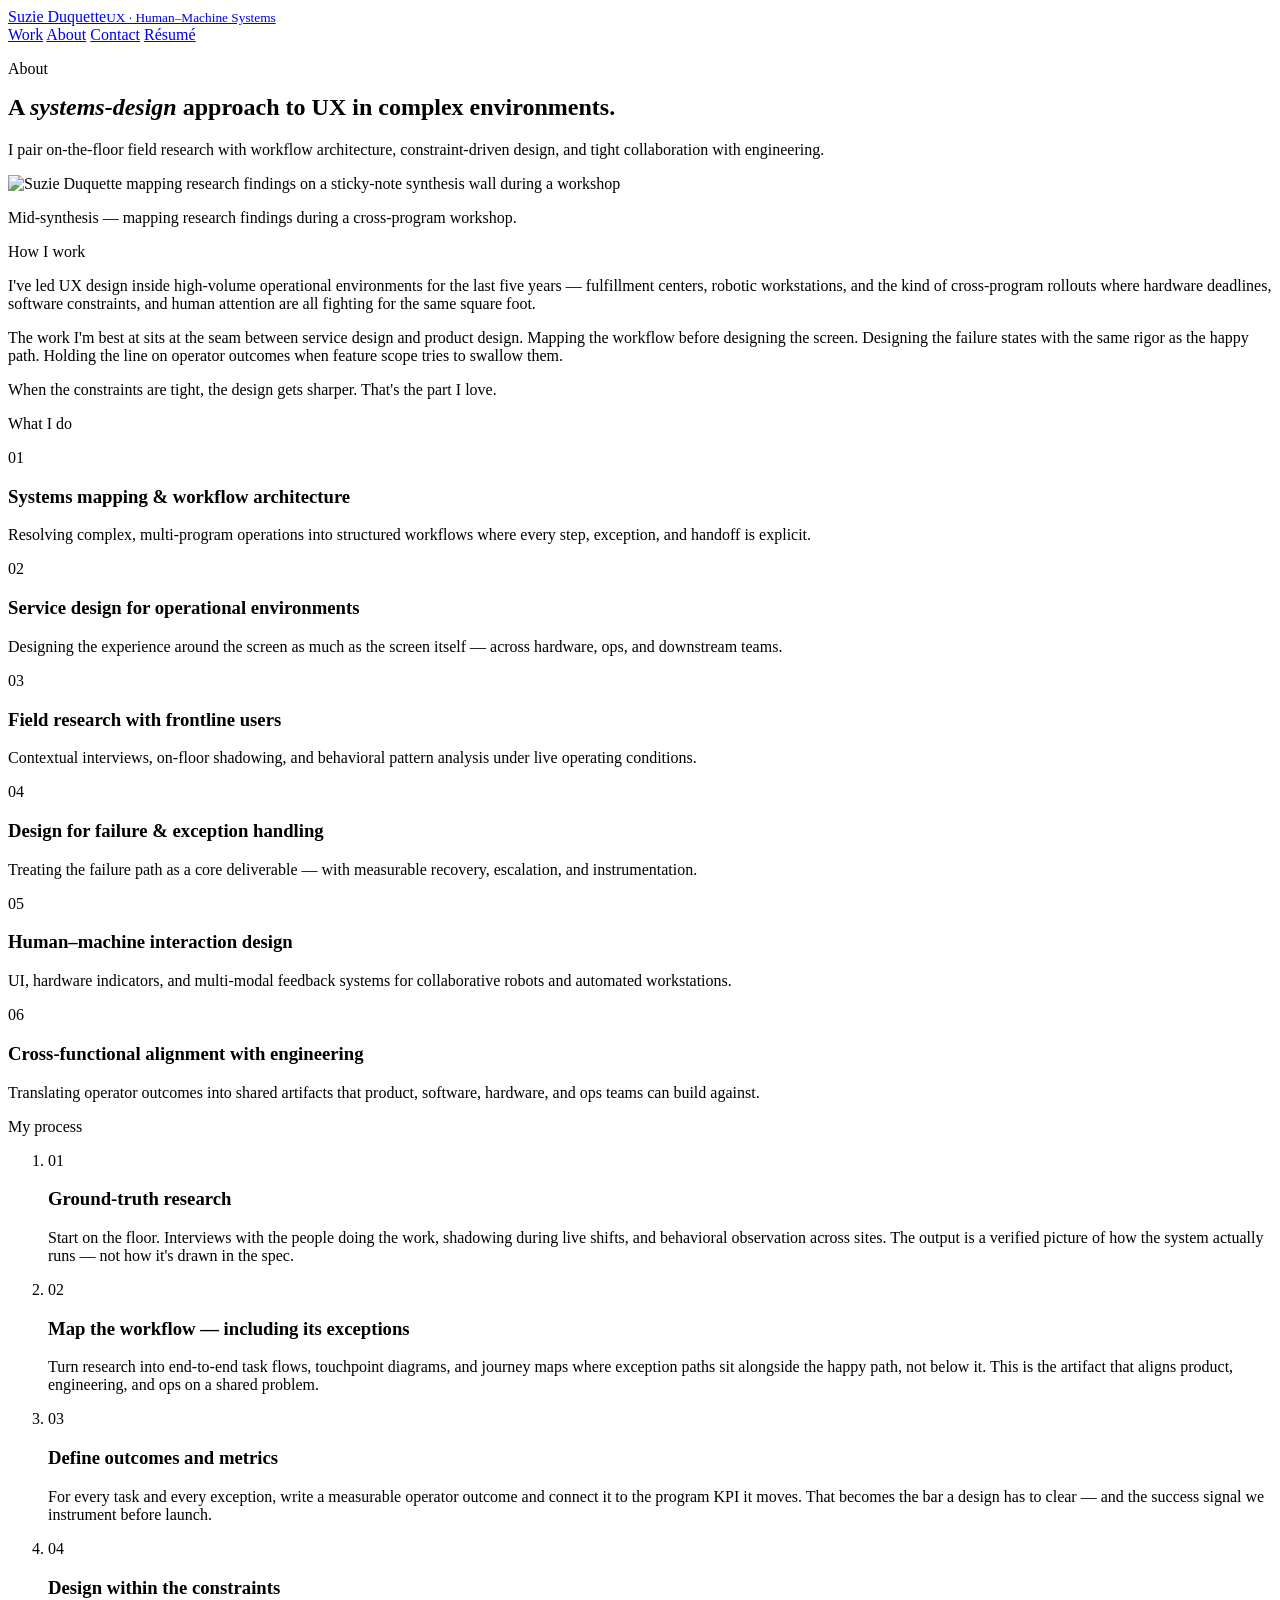
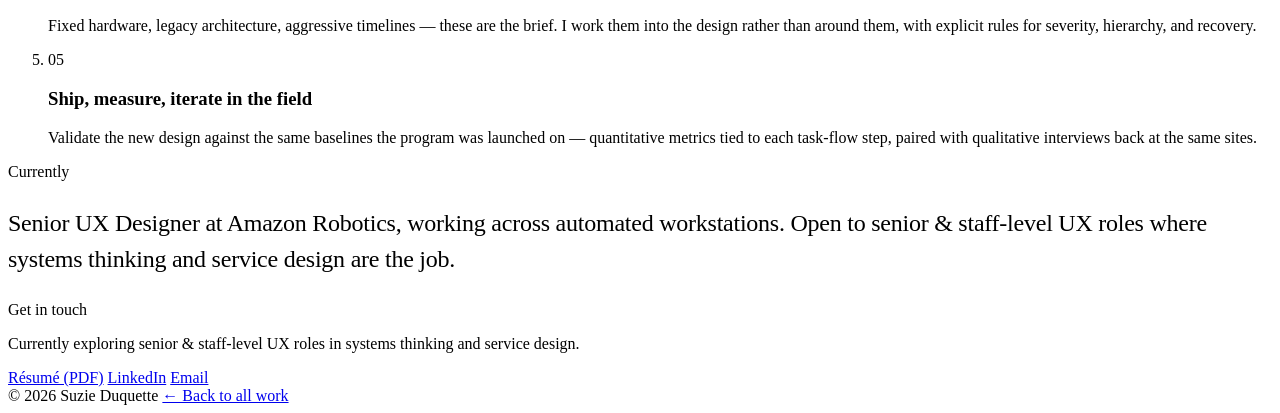
==== about.html @ d11333a6 "Add files via upload initial folder upload" ====
<!DOCTYPE html>
<html lang="en">
<head>
  <meta charset="UTF-8">
  <meta name="viewport" content="width=device-width, initial-scale=1.0">
  <title>About — Suzie Duquette</title>
  <meta name="description" content="A systems-thinking, service-design approach to UX in complex environments. Senior UX Designer at Amazon Robotics.">
  <link rel="preconnect" href="https://fonts.googleapis.com">
  <link rel="preconnect" href="https://fonts.gstatic.com" crossorigin>
  <link rel="stylesheet" href="https://fonts.googleapis.com/css2?family=Fraunces:ital,opsz,wght@0,9..144,300..500;1,9..144,300..500&family=Inter:wght@400;500;600&display=swap">
  <link rel="stylesheet" href="assets/css/styles.css">
  <link rel="icon" href="data:image/svg+xml,%3Csvg xmlns='http://www.w3.org/2000/svg' viewBox='0 0 100 100'%3E%3Crect width='100' height='100' fill='%23F5F2EC'/%3E%3Ctext x='50' y='68' text-anchor='middle' font-family='Georgia, serif' font-size='62' fill='%23161616' font-style='italic'%3Es%3C/text%3E%3C/svg%3E">
</head>
<body>

<header class="nav">
  <div class="nav__inner">
    <a class="nav__brand" href="index.html">Suzie Duquette<small>UX · Human–Machine Systems</small></a>
    <nav class="nav__links" aria-label="Primary">
      <a class="nav__link" href="index.html#work">Work</a>
      <a class="nav__link" href="about.html">About</a>
      <a class="nav__link" href="index.html#contact">Contact</a>
      <a class="btn btn--ghost" href="resume.pdf" target="_blank" rel="noopener">Résumé</a>
    </nav>
  </div>
</header>

<!-- HERO -->
<section class="about-hero">
  <div class="container">
    <div class="about-hero__grid">
      <div class="reveal">
        <p class="eyebrow">About</p>
        <h1 class="about-hero__title" style="margin-top: var(--s-3);">A <em>systems-design</em> approach to UX in complex environments.</h1>
        <p class="about-hero__lede lede">
          I pair on-the-floor field research with workflow architecture, constraint-driven design, and tight collaboration with engineering.
        </p>
      </div>
      <div class="reveal">
        <div class="about-hero__portrait">
          <img src="assets/images/v2/about/portrait.jpg" alt="Suzie Duquette mapping research findings on a sticky-note synthesis wall during a workshop">
        </div>
        <p class="about-hero__caption">Mid-synthesis — mapping research findings during a cross-program workshop.</p>
      </div>
    </div>
  </div>
</section>

<!-- BIO -->
<section class="about-bio">
  <div class="container">
    <div class="about-bio__grid">
      <div>
        <p class="eyebrow">How I work</p>
      </div>
      <div class="about-bio__body reveal">
        <p>
          I've led UX design inside high-volume operational environments for the last five years — fulfillment centers, robotic workstations, and the kind of cross-program rollouts where hardware deadlines, software constraints, and human attention are all fighting for the same square foot.
        </p>
        <p>
          The work I'm best at sits at the seam between service design and product design. Mapping the workflow before designing the screen. Designing the failure states with the same rigor as the happy path. Holding the line on operator outcomes when feature scope tries to swallow them.
        </p>
        <p>
          When the constraints are tight, the design gets sharper. That's the part I love.
        </p>
      </div>
    </div>

    <!-- WHAT I DO — now individual cards -->
    <div class="about-bio__grid" style="margin-top: var(--s-7);">
      <div>
        <p class="eyebrow">What I do</p>
      </div>
      <div class="reveal">
        <div class="capabilities">
          <div class="capabilities__card">
            <span class="capabilities__num">01</span>
            <h3 class="capabilities__title">Systems mapping &amp; workflow architecture</h3>
            <p class="capabilities__desc">Resolving complex, multi-program operations into structured workflows where every step, exception, and handoff is explicit.</p>
          </div>
          <div class="capabilities__card">
            <span class="capabilities__num">02</span>
            <h3 class="capabilities__title">Service design for operational environments</h3>
            <p class="capabilities__desc">Designing the experience around the screen as much as the screen itself — across hardware, ops, and downstream teams.</p>
          </div>
          <div class="capabilities__card">
            <span class="capabilities__num">03</span>
            <h3 class="capabilities__title">Field research with frontline users</h3>
            <p class="capabilities__desc">Contextual interviews, on-floor shadowing, and behavioral pattern analysis under live operating conditions.</p>
          </div>
          <div class="capabilities__card">
            <span class="capabilities__num">04</span>
            <h3 class="capabilities__title">Design for failure &amp; exception handling</h3>
            <p class="capabilities__desc">Treating the failure path as a core deliverable — with measurable recovery, escalation, and instrumentation.</p>
          </div>
          <div class="capabilities__card">
            <span class="capabilities__num">05</span>
            <h3 class="capabilities__title">Human–machine interaction design</h3>
            <p class="capabilities__desc">UI, hardware indicators, and multi-modal feedback systems for collaborative robots and automated workstations.</p>
          </div>
          <div class="capabilities__card">
            <span class="capabilities__num">06</span>
            <h3 class="capabilities__title">Cross-functional alignment with engineering</h3>
            <p class="capabilities__desc">Translating operator outcomes into shared artifacts that product, software, hardware, and ops teams can build against.</p>
          </div>
        </div>
      </div>
    </div>

    <!-- MY PROCESS -->
    <div class="about-bio__grid" style="margin-top: var(--s-7);">
      <div>
        <p class="eyebrow">My process</p>
      </div>
      <div class="reveal">
        <ol class="process-list">
          <li class="process-list__step">
            <span class="process-list__num">01</span>
            <div>
              <h3 class="process-list__title">Ground-truth research</h3>
              <p class="process-list__desc">Start on the floor. Interviews with the people doing the work, shadowing during live shifts, and behavioral observation across sites. The output is a verified picture of how the system actually runs — not how it's drawn in the spec.</p>
            </div>
          </li>
          <li class="process-list__step">
            <span class="process-list__num">02</span>
            <div>
              <h3 class="process-list__title">Map the workflow — including its exceptions</h3>
              <p class="process-list__desc">Turn research into end-to-end task flows, touchpoint diagrams, and journey maps where exception paths sit alongside the happy path, not below it. This is the artifact that aligns product, engineering, and ops on a shared problem.</p>
            </div>
          </li>
          <li class="process-list__step">
            <span class="process-list__num">03</span>
            <div>
              <h3 class="process-list__title">Define outcomes and metrics</h3>
              <p class="process-list__desc">For every task and every exception, write a measurable operator outcome and connect it to the program KPI it moves. That becomes the bar a design has to clear — and the success signal we instrument before launch.</p>
            </div>
          </li>
          <li class="process-list__step">
            <span class="process-list__num">04</span>
            <div>
              <h3 class="process-list__title">Design within the constraints</h3>
              <p class="process-list__desc">Fixed hardware, legacy architecture, aggressive timelines — these are the brief. I work them into the design rather than around them, with explicit rules for severity, hierarchy, and recovery.</p>
            </div>
          </li>
          <li class="process-list__step">
            <span class="process-list__num">05</span>
            <div>
              <h3 class="process-list__title">Ship, measure, iterate in the field</h3>
              <p class="process-list__desc">Validate the new design against the same baselines the program was launched on — quantitative metrics tied to each task-flow step, paired with qualitative interviews back at the same sites.</p>
            </div>
          </li>
        </ol>
      </div>
    </div>

    <!-- CURRENTLY -->
    <div class="about-bio__grid" style="margin-top: var(--s-7);">
      <div>
        <p class="eyebrow">Currently</p>
      </div>
      <div class="reveal">
        <p style="font-family: var(--font-display); font-size: clamp(1.25rem, 2vw, 1.5rem); font-weight: 350; line-height: 1.5; letter-spacing: -0.01em; color: var(--ink);">
          Senior UX Designer at Amazon Robotics, working across automated workstations. Open to senior &amp; staff-level UX roles where systems thinking and service design are the job.
        </p>
      </div>
    </div>
  </div>
</section>

<!-- CONTACT -->
<section id="contact" class="contact">
  <div class="container">
    <div class="contact__inner">
      <div class="reveal">
        <p class="eyebrow" style="margin-bottom: var(--s-4);">Get in touch</p>
        <p class="contact__big">Currently exploring senior &amp; staff-level UX roles in <span class="accent-words">systems thinking</span> and <span class="accent-words">service design</span>.</p>
      </div>
      <div class="reveal contact__links">
        <a href="resume.pdf" target="_blank" rel="noopener">Résumé (PDF)</a>
        <a href="https://www.linkedin.com/in/susanneduquette/" target="_blank" rel="noopener">LinkedIn</a>
        <a href="mailto:susanneduquette@gmail.com">Email</a>
      </div>
    </div>
  </div>
  <div class="container" style="margin-top: var(--s-6);">
    <footer class="foot">
      <span>© <span class="serif-num">2026</span> Suzie Duquette</span>
      <span><a href="index.html">← Back to all work</a></span>
    </footer>
  </div>
</section>

<script src="assets/js/main.js"></script>
</body>
</html>
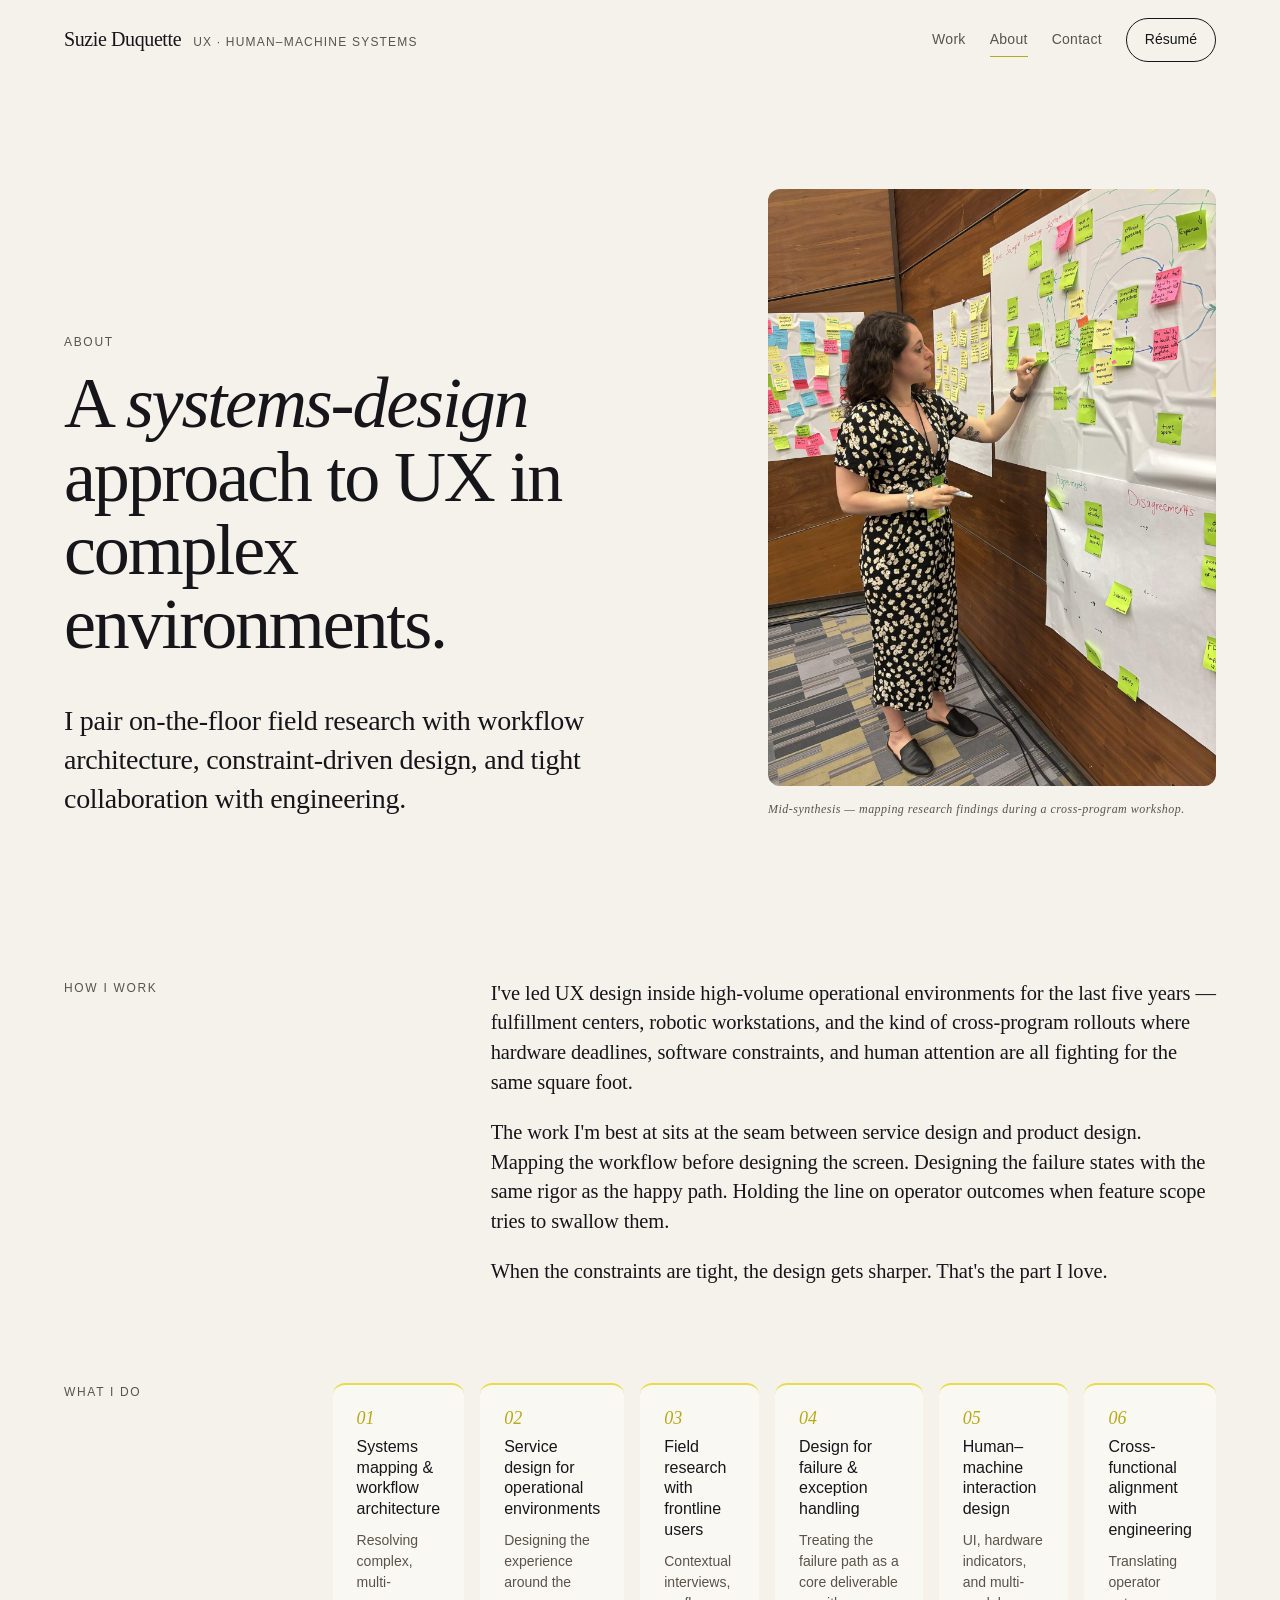
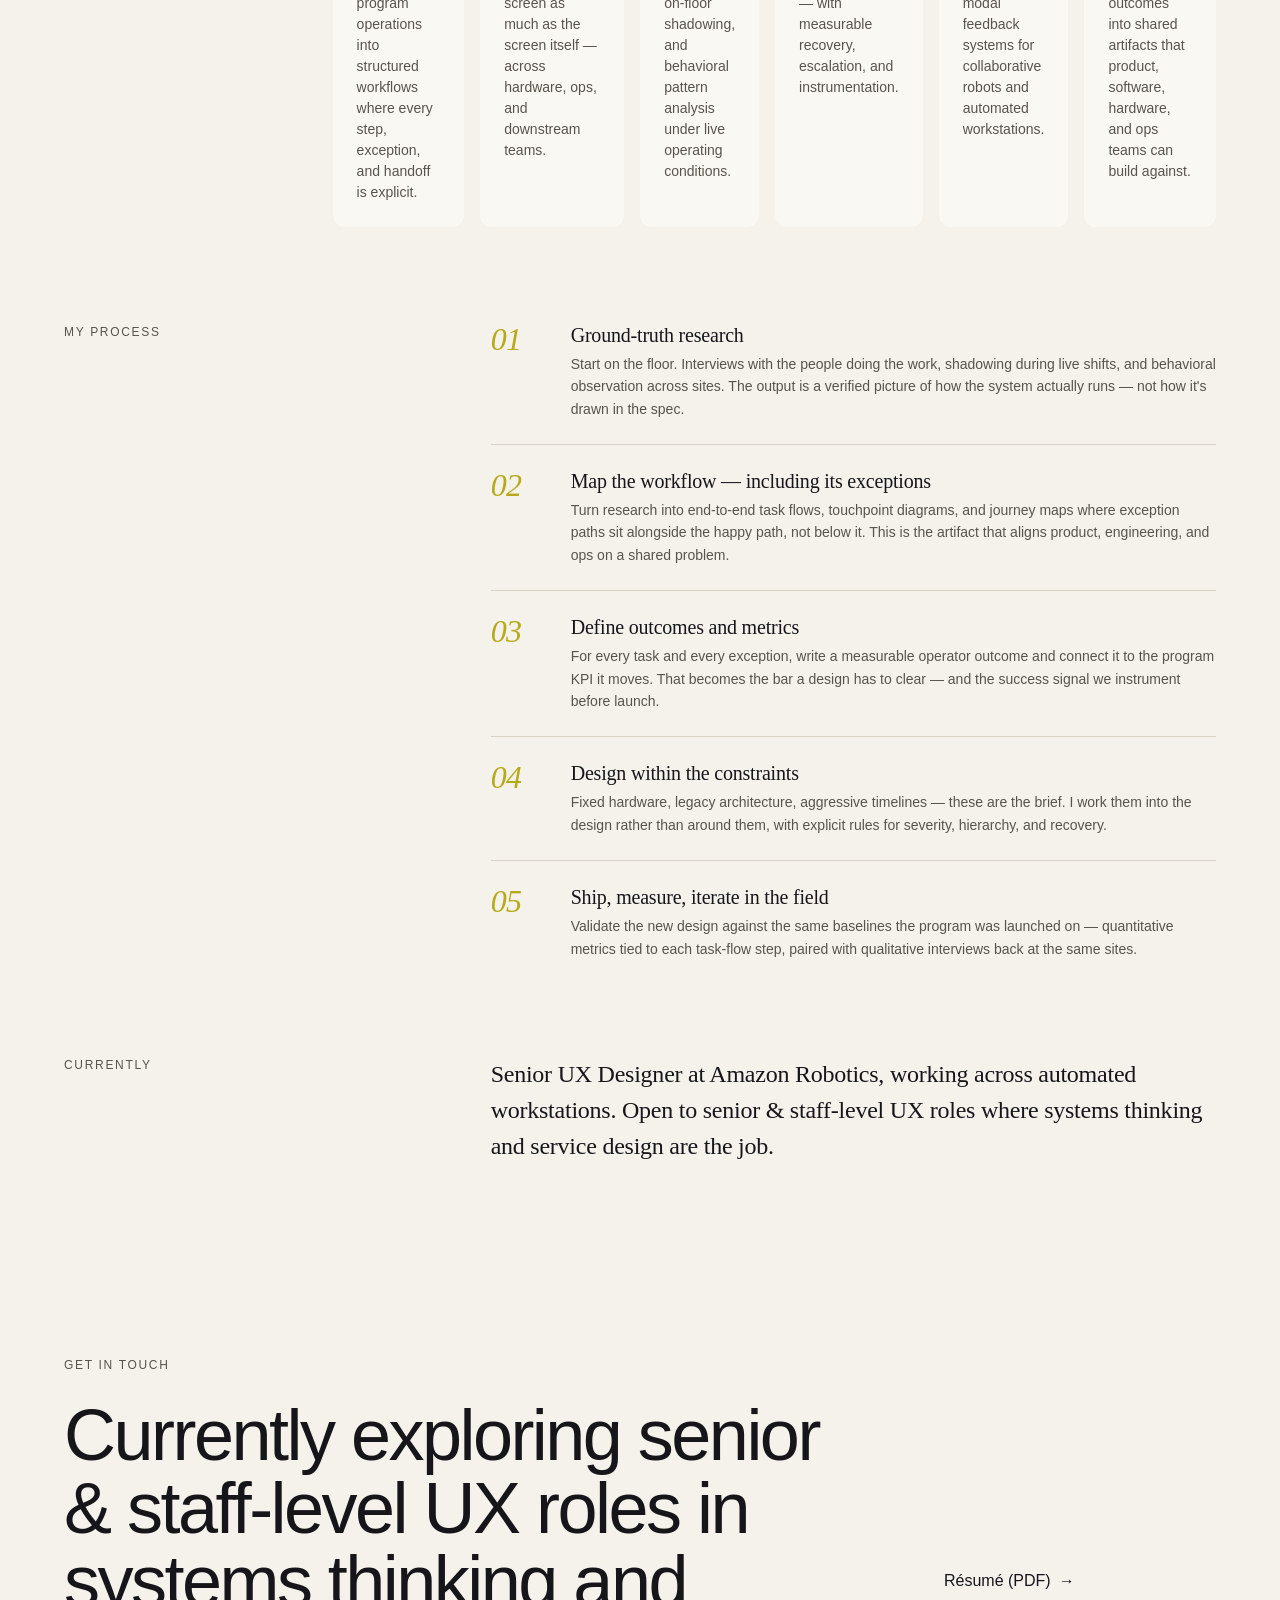
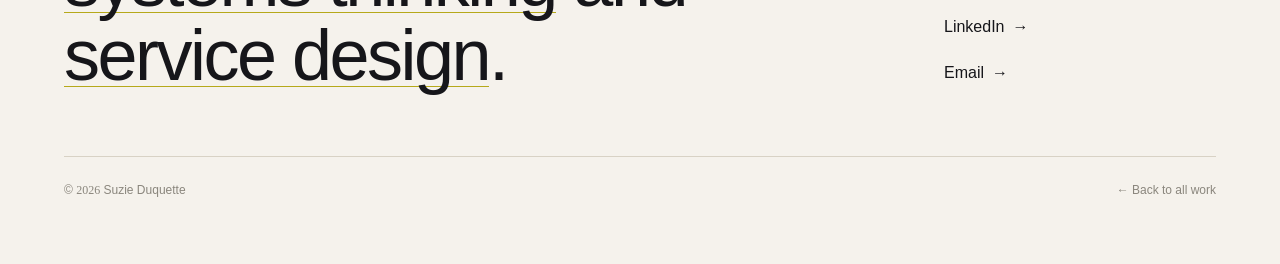
==== commit c1489921: "simplified hero - fixed mobile header - simplified hero section" ====
--- a/about.html
+++ b/about.html
@@ -15,7 +15,7 @@
 
 <header class="nav">
   <div class="nav__inner">
-    <a class="nav__brand" href="index.html">Suzie Duquette<small>UX · Human–Machine Systems</small></a>
+    <a class="nav__brand" href="index.html"><span class="nav__brand-full">Suzie Duquette</span><span class="nav__brand-short" aria-hidden="true">SD</span><small>UX · Human–Machine Systems</small></a>
     <nav class="nav__links" aria-label="Primary">
       <a class="nav__link" href="index.html#work">Work</a>
       <a class="nav__link" href="about.html">About</a>
--- a/assets/css/styles.css
+++ b/assets/css/styles.css
@@ -0,0 +1,2066 @@
+/* =========================================================
+   Suzie Duquette · Portfolio
+   Editorial design system — Fraunces (display) + Inter (text)
+   ========================================================= */
+
+/* --- Tokens ------------------------------------------------ */
+:root {
+  /* Color */
+  --paper:        #F5F2EC;
+  --paper-pop:    #FAF8F2;
+  --paper-deep:   #ECE7DC;
+  --ink:          #16161A;
+  --ink-soft:     #57544D;
+  --ink-mute:     #8A867D;
+  --rule:         #D8D2C5;
+  --accent:       #E8DC4A;
+  --accent-soft:  #F5F07D;
+  --accent-deep:  #B6A91A;
+
+  /* Type */
+  --font-display: 'Fraunces', 'Times New Roman', Georgia, serif;
+  --font-sans:    'Inter', -apple-system, BlinkMacSystemFont, 'Segoe UI', sans-serif;
+
+  /* Scale (modular, 1.25 ratio) */
+  --fs-12:  0.75rem;
+  --fs-14:  0.875rem;
+  --fs-16:  1rem;
+  --fs-18:  1.125rem;
+  --fs-20:  1.25rem;
+  --fs-24:  1.5rem;
+  --fs-32:  2rem;
+  --fs-40:  2.5rem;
+  --fs-56:  3.5rem;
+  --fs-72:  4.5rem;
+  --fs-96:  6rem;
+
+  /* Space */
+  --s-1:  4px;
+  --s-2:  8px;
+  --s-3:  16px;
+  --s-4:  24px;
+  --s-5:  40px;
+  --s-6:  64px;
+  --s-7:  96px;
+  --s-8:  144px;
+  --s-9:  192px;
+
+  /* Layout */
+  --max:       1280px;
+  --max-text:  680px;
+  --max-wide:  1080px;
+  --gutter:    clamp(24px, 5vw, 64px);
+  --radius:    2px;
+  --radius-lg: 12px;
+
+  /* Motion */
+  --ease:      cubic-bezier(0.2, 0.7, 0.2, 1);
+  --dur:       400ms;
+}
+
+/* --- Reset (light) ----------------------------------------- */
+*, *::before, *::after { box-sizing: border-box; }
+html, body { margin: 0; padding: 0; }
+html { -webkit-text-size-adjust: 100%; scroll-behavior: smooth; }
+img, svg { display: block; max-width: 100%; }
+button { background: none; border: 0; padding: 0; cursor: pointer; font: inherit; color: inherit; }
+a { color: inherit; text-decoration: none; }
+ul, ol { padding-left: 0; margin: 0; list-style: none; }
+
+/* --- Base -------------------------------------------------- */
+body {
+  background: var(--paper);
+  color: var(--ink);
+  font-family: var(--font-sans);
+  font-size: var(--fs-16);
+  line-height: 1.55;
+  font-weight: 400;
+  -webkit-font-smoothing: antialiased;
+  -moz-osx-font-smoothing: grayscale;
+  text-rendering: optimizeLegibility;
+}
+
+::selection { background: var(--accent); color: var(--ink); }
+
+/* --- Typography ------------------------------------------- */
+.display, h1, h2, h3 {
+  font-family: var(--font-display);
+  font-weight: 400;
+  font-style: normal;
+  letter-spacing: -0.02em;
+  line-height: 1.05;
+  color: var(--ink);
+}
+
+h1 {
+  font-size: clamp(2.5rem, 6.5vw, 4.5rem);
+  font-weight: 350;
+  letter-spacing: -0.03em;
+  margin: 0;
+}
+
+h2 {
+  font-size: clamp(2rem, 4.4vw, 3rem);
+  font-weight: 400;
+  margin: 0;
+}
+
+h3 {
+  font-size: clamp(1.5rem, 2.6vw, 2rem);
+  font-weight: 400;
+  margin: 0;
+}
+
+h4 {
+  font-family: var(--font-sans);
+  font-size: var(--fs-14);
+  font-weight: 500;
+  letter-spacing: 0.10em;
+  text-transform: uppercase;
+  color: var(--ink-soft);
+  margin: 0;
+}
+
+p { margin: 0 0 1em 0; }
+p:last-child { margin-bottom: 0; }
+
+.lede {
+  font-family: var(--font-display);
+  font-size: clamp(1.375rem, 2.2vw, 1.75rem);
+  line-height: 1.4;
+  font-weight: 350;
+  color: var(--ink);
+  letter-spacing: -0.01em;
+}
+
+.eyebrow {
+  font-family: var(--font-sans);
+  font-size: var(--fs-12);
+  letter-spacing: 0.14em;
+  text-transform: uppercase;
+  font-weight: 500;
+  color: var(--ink-soft);
+}
+
+em, .italic { font-style: italic; }
+strong { font-weight: 600; color: var(--ink); }
+
+.serif-num {
+  font-family: var(--font-display);
+  font-feature-settings: 'tnum', 'lnum';
+}
+
+/* --- Layout helpers --------------------------------------- */
+.container {
+  max-width: var(--max);
+  margin: 0 auto;
+  padding-left: var(--gutter);
+  padding-right: var(--gutter);
+}
+
+.container-wide {
+  max-width: var(--max-wide);
+  margin: 0 auto;
+  padding-left: var(--gutter);
+  padding-right: var(--gutter);
+}
+
+.container-text {
+  max-width: var(--max-text);
+  margin: 0 auto;
+  padding-left: var(--gutter);
+  padding-right: var(--gutter);
+}
+
+section { padding-top: var(--s-7); padding-bottom: var(--s-7); }
+section + section { padding-top: 0; }
+
+.rule {
+  border: 0;
+  border-top: 1px solid var(--rule);
+  margin: var(--s-6) 0;
+}
+
+/* --- Nav --------------------------------------------------- */
+.nav {
+  position: sticky;
+  top: 0;
+  z-index: 50;
+  background: rgba(245, 242, 236, 0.86);
+  backdrop-filter: saturate(140%) blur(10px);
+  -webkit-backdrop-filter: saturate(140%) blur(10px);
+  border-bottom: 1px solid transparent;
+  transition: border-color var(--dur) var(--ease);
+}
+.nav.scrolled { border-bottom-color: var(--rule); }
+.nav__inner {
+  max-width: var(--max);
+  margin: 0 auto;
+  padding: 18px var(--gutter);
+  display: flex;
+  align-items: center;
+  justify-content: space-between;
+}
+.nav__brand {
+  font-family: var(--font-display);
+  font-size: var(--fs-20);
+  letter-spacing: -0.02em;
+  font-weight: 400;
+}
+.nav__brand small {
+  font-family: var(--font-sans);
+  font-size: var(--fs-12);
+  letter-spacing: 0.10em;
+  text-transform: uppercase;
+  color: var(--ink-soft);
+  margin-left: 12px;
+  font-weight: 500;
+}
+.nav__brand-short { display: none; }
+.nav__links {
+  display: flex;
+  gap: var(--s-4);
+  align-items: center;
+}
+.nav__link {
+  font-size: var(--fs-14);
+  font-weight: 500;
+  letter-spacing: 0.02em;
+  color: var(--ink-soft);
+  position: relative;
+  padding: 6px 0;
+  transition: color var(--dur) var(--ease);
+}
+.nav__link:hover { color: var(--ink); }
+.nav__link::after {
+  content: '';
+  position: absolute;
+  left: 0; right: 0; bottom: 0;
+  height: 1px;
+  background: var(--accent-deep);
+  transform: scaleX(0);
+  transform-origin: left;
+  transition: transform var(--dur) var(--ease);
+}
+.nav__link:hover::after, .nav__link.is-active::after { transform: scaleX(1); }
+
+.btn {
+  display: inline-flex;
+  align-items: center;
+  gap: 8px;
+  font-family: var(--font-sans);
+  font-size: var(--fs-14);
+  font-weight: 500;
+  padding: 10px 18px;
+  border-radius: 999px;
+  border: 1px solid var(--ink);
+  background: var(--ink);
+  color: var(--paper-pop);
+  transition: background var(--dur) var(--ease), color var(--dur) var(--ease), transform var(--dur) var(--ease);
+}
+.btn:hover { background: transparent; color: var(--ink); transform: translateY(-1px); }
+.btn--ghost {
+  background: transparent;
+  color: var(--ink);
+}
+.btn--ghost:hover { background: var(--ink); color: var(--paper-pop); }
+
+/* --- Hero (editorial, type-driven) ------------------------ */
+.hero {
+  /* Make the hero fill at least one full viewport so the next
+     section ("My approach") always sits below the first fold,
+     regardless of screen size. */
+  min-height: 100vh;
+  min-height: 100svh;  /* small-viewport-height fallback for mobile toolbars */
+  padding-top: clamp(56px, 11vh, 120px);
+  padding-bottom: clamp(var(--s-6), 10vh, var(--s-7));
+  position: relative;
+}
+.hero__intro {
+  display: grid;
+  grid-template-columns: auto 1fr;
+  /* Tighter column gap so the accent dot sits closer to the name */
+  gap: var(--s-3) 12px;
+  align-items: baseline;
+  margin-bottom: var(--s-4);
+}
+.hero__intro-mark {
+  width: 10px; height: 10px;
+  background: var(--accent);
+  border-radius: 50%;
+  animation: heroPulse 2.4s var(--ease) infinite;
+}
+@keyframes heroPulse {
+  0%, 100% { opacity: 1; transform: scale(1); }
+  50% { opacity: 0.5; transform: scale(0.85); }
+}
+.hero__intro-text {
+  font-size: var(--fs-14);
+  letter-spacing: 0.04em;
+  color: var(--ink-soft);
+}
+
+.hero__statement {
+  font-family: var(--font-display);
+  font-weight: 300;
+  font-size: clamp(2.5rem, 8vw, 6.25rem);
+  line-height: 0.98;
+  letter-spacing: -0.035em;
+  color: var(--ink);
+  max-width: 18ch;
+  margin: 0;
+}
+.hero__statement em {
+  font-style: italic;
+  font-weight: 350;
+}
+.hero__statement .accent {
+  display: inline-block;
+  position: relative;
+  font-style: italic;
+  background-image: linear-gradient(to right, var(--accent-deep), var(--accent-deep));
+  background-size: 100% 2px;
+  background-repeat: no-repeat;
+  background-position: 0 95%;
+  transition: background-size 600ms var(--ease);
+  cursor: default;
+}
+.hero__statement .accent:hover {
+  background-image: linear-gradient(to right, var(--accent), var(--accent));
+  background-size: 100% 32%;
+}
+
+.hero__lower {
+  margin-top: clamp(var(--s-6), 9vh, var(--s-7));
+  display: grid;
+  grid-template-columns: 5fr 7fr;
+  gap: var(--s-6);
+  align-items: end;
+  padding-top: var(--s-5);
+  border-top: 1px solid var(--rule);
+}
+.hero__lower-l p {
+  font-size: clamp(1rem, 1.3vw, 1.125rem);
+  color: var(--ink-soft);
+  line-height: 1.55;
+  max-width: 30em;
+  margin: 0;
+}
+.hero__lower-r {
+  display: flex;
+  flex-direction: column;
+  gap: var(--s-3);
+  align-items: end;
+  text-align: right;
+}
+.hero__lower-r .eyebrow { color: var(--ink-mute); }
+.hero__role {
+  font-family: var(--font-display);
+  font-size: clamp(1.125rem, 1.5vw, 1.25rem);
+  font-style: italic;
+  font-weight: 400;
+  color: var(--ink);
+}
+.hero__avail {
+  font-size: var(--fs-14);
+  color: var(--ink);
+  display: inline-flex;
+  align-items: center;
+  gap: 8px;
+}
+.hero__avail::before {
+  content: '';
+  width: 8px; height: 8px;
+  background: #2A8C5F;
+  border-radius: 50%;
+}
+
+.marquee {
+  margin-top: var(--s-5);
+  border-top: 1px solid var(--rule);
+  border-bottom: 1px solid var(--rule);
+  overflow: hidden;
+  background: var(--paper);
+}
+.marquee__track {
+  display: flex;
+  gap: var(--s-7);
+  padding: var(--s-3) 0;
+  animation: marquee 42s linear infinite;
+  width: max-content;
+}
+.marquee__item {
+  display: inline-flex;
+  align-items: center;
+  gap: var(--s-3);
+  font-family: var(--font-display);
+  font-size: clamp(1.125rem, 1.6vw, 1.5rem);
+  font-weight: 350;
+  letter-spacing: -0.01em;
+  color: var(--ink);
+  white-space: nowrap;
+}
+.marquee__item em {
+  font-style: italic;
+  color: var(--accent-deep);
+  font-weight: 400;
+}
+.marquee__dot {
+  width: 5px; height: 5px;
+  background: var(--ink-mute);
+  border-radius: 50%;
+  flex-shrink: 0;
+}
+@keyframes marquee {
+  from { transform: translateX(0); }
+  to { transform: translateX(-50%); }
+}
+
+/* Hero — legacy fallback rules removed; the .hero__grid and .hero__image-wrap
+   classes are kept undefined intentionally so old markup degrades to text. */
+
+/* --- Principles section (expanded, on the landing) -------- */
+.principles {
+  padding: var(--s-7) 0;
+  background: var(--paper-pop);
+  border-top: 1px solid var(--rule);
+  border-bottom: 1px solid var(--rule);
+}
+.principles__intro {
+  display: grid;
+  grid-template-columns: 5fr 7fr;
+  gap: var(--s-6);
+  margin-bottom: var(--s-7);
+  align-items: start;
+}
+.principles__intro h2 {
+  font-size: clamp(2rem, 4vw, 3rem);
+  letter-spacing: -0.025em;
+}
+.principles__intro h2 em {
+  font-style: italic;
+  font-weight: 350;
+}
+.principles__intro .lede {
+  font-size: clamp(1.125rem, 1.6vw, 1.375rem);
+}
+.principles__grid {
+  display: grid;
+  grid-template-columns: repeat(5, 1fr);
+  gap: var(--s-4);
+}
+.principles__item {
+  display: flex;
+  flex-direction: column;
+  gap: 12px;
+  padding: var(--s-4);
+  background: var(--paper);
+  border-radius: var(--radius-lg);
+  border-top: 2px solid var(--accent);
+}
+.principles__num {
+  font-family: var(--font-display);
+  font-size: var(--fs-24);
+  font-weight: 350;
+  font-style: italic;
+  color: var(--accent-deep);
+  letter-spacing: -0.02em;
+  line-height: 1;
+}
+.principles__text {
+  font-family: var(--font-display);
+  font-size: var(--fs-18);
+  font-weight: 350;
+  color: var(--ink);
+  line-height: 1.3;
+  letter-spacing: -0.005em;
+}
+.principles__why {
+  font-size: var(--fs-14);
+  color: var(--ink-soft);
+  line-height: 1.5;
+}
+
+/* --- Work / case study cards ------------------------------ */
+.work-header {
+  display: flex;
+  justify-content: space-between;
+  align-items: end;
+  gap: var(--s-4);
+  margin-bottom: var(--s-6);
+}
+.work-list {
+  display: flex;
+  flex-direction: column;
+  gap: var(--s-7);
+}
+
+.case-card {
+  display: grid;
+  grid-template-columns: 7fr 5fr;
+  gap: var(--s-6);
+  align-items: center;
+}
+.case-card:nth-child(even) { grid-template-columns: 5fr 7fr; }
+.case-card:nth-child(even) .case-card__media { order: 2; }
+
+.case-card__media {
+  position: relative;
+  border-radius: var(--radius-lg);
+  overflow: hidden;
+  aspect-ratio: 4 / 3;
+  background: var(--paper-deep);
+}
+.case-card__media img {
+  width: 100%; height: 100%; object-fit: cover;
+  transition: transform 800ms var(--ease);
+}
+.case-card:hover .case-card__media img { transform: scale(1.04); }
+.case-card__media::after {
+  content: '';
+  position: absolute;
+  inset: 0;
+  background: linear-gradient(180deg, transparent 60%, rgba(22,22,26,0.15) 100%);
+  pointer-events: none;
+}
+
+.case-card__num {
+  font-family: var(--font-display);
+  font-size: var(--fs-14);
+  letter-spacing: 0.14em;
+  color: var(--ink-soft);
+  text-transform: uppercase;
+}
+.case-card__title {
+  font-size: clamp(2rem, 3.6vw, 2.75rem);
+  font-weight: 400;
+  margin-top: 10px;
+  letter-spacing: -0.025em;
+  line-height: 1.06;
+}
+.case-card__subtitle {
+  margin-top: var(--s-3);
+  font-size: var(--fs-18);
+  color: var(--ink-soft);
+  line-height: 1.5;
+  max-width: 32em;
+}
+.case-card__meta {
+  margin-top: var(--s-4);
+  display: flex;
+  flex-wrap: wrap;
+  gap: var(--s-3);
+  font-size: var(--fs-12);
+  letter-spacing: 0.12em;
+  text-transform: uppercase;
+  color: var(--ink-soft);
+}
+.case-card__meta span { padding-right: var(--s-3); border-right: 1px solid var(--rule); }
+.case-card__meta span:last-child { border-right: 0; padding-right: 0; }
+
+.case-card__cta {
+  margin-top: var(--s-5);
+  display: inline-flex;
+  align-items: center;
+  gap: 10px;
+  font-family: var(--font-sans);
+  font-size: var(--fs-14);
+  font-weight: 500;
+  color: var(--ink);
+  position: relative;
+}
+.case-card__cta::after {
+  content: '→';
+  font-family: var(--font-display);
+  font-size: var(--fs-18);
+  transition: transform var(--dur) var(--ease);
+}
+.case-card:hover .case-card__cta::after { transform: translateX(6px); }
+
+/* --- About / Stats ---------------------------------------- */
+.split {
+  display: grid;
+  grid-template-columns: 5fr 7fr;
+  gap: var(--s-6);
+}
+.split__label { padding-top: 6px; }
+
+.stats {
+  display: grid;
+  grid-template-columns: repeat(4, 1fr);
+  gap: var(--s-5);
+  padding: var(--s-5) 0;
+  border-top: 1px solid var(--rule);
+  border-bottom: 1px solid var(--rule);
+}
+.stat__num {
+  font-family: var(--font-display);
+  font-size: clamp(2.5rem, 5vw, 3.5rem);
+  font-weight: 350;
+  letter-spacing: -0.03em;
+  line-height: 1;
+  color: var(--ink);
+}
+.stat__num em { font-style: italic; color: var(--accent-deep); }
+.stat__label {
+  margin-top: var(--s-2);
+  font-size: var(--fs-14);
+  color: var(--ink-soft);
+  line-height: 1.4;
+}
+
+/* --- Contact / Footer ------------------------------------- */
+.contact {
+  padding: var(--s-7) 0 var(--s-5);
+}
+.contact__inner {
+  display: grid;
+  grid-template-columns: 3fr 1fr;
+  gap: var(--s-6);
+  align-items: end;
+}
+.contact__big {
+  font-size: clamp(2.5rem, 6vw, 4.5rem);
+  font-weight: 350;
+  line-height: 1.02;
+  letter-spacing: -0.035em;
+}
+.contact__big a {
+  color: var(--ink);
+}
+.contact__big .accent-words {
+  position: relative;
+  display: inline-block;
+  background-image: linear-gradient(to right, var(--accent-deep), var(--accent-deep));
+  background-size: 100% 1px;
+  background-repeat: no-repeat;
+  background-position: 0 92%;
+  transition: background-size var(--dur) var(--ease);
+  cursor: default;
+}
+.contact__big .accent-words:hover {
+  background-image: linear-gradient(to right, var(--accent), var(--accent));
+  background-size: 100% 30%;
+}
+
+.contact__links {
+  display: flex;
+  flex-direction: column;
+  gap: var(--s-2);
+  font-size: var(--fs-16);
+  color: var(--ink-soft);
+}
+.contact__links a {
+  display: inline-flex; gap: 8px; align-items: center;
+  color: var(--ink);
+  padding: 6px 0;
+  border-bottom: 1px solid transparent;
+  width: fit-content;
+  transition: border-color var(--dur) var(--ease);
+}
+.contact__links a:hover { border-bottom-color: var(--accent-deep); }
+.contact__links a::after { content: '→'; font-family: var(--font-display); font-size: var(--fs-16); }
+
+footer.foot {
+  border-top: 1px solid var(--rule);
+  padding: var(--s-4) 0;
+  font-size: var(--fs-12);
+  color: var(--ink-mute);
+  display: flex;
+  flex-direction: row;
+  justify-content: space-between;
+  gap: var(--s-3);
+}
+
+/* =========================================================
+   ABOUT PAGE
+   ========================================================= */
+.about-hero {
+  padding-top: clamp(72px, 12vh, 140px);
+  padding-bottom: var(--s-6);
+}
+.about-hero__grid {
+  display: grid;
+  grid-template-columns: 7fr 5fr;
+  gap: clamp(var(--s-5), 6vw, var(--s-7));
+  align-items: end;
+}
+.about-hero__title {
+  font-size: clamp(2.5rem, 6vw, 4.5rem);
+  font-weight: 320;
+  letter-spacing: -0.03em;
+  line-height: 1.02;
+  max-width: 14ch;
+}
+.about-hero__title em { font-style: italic; }
+.about-hero__lede { margin-top: var(--s-5); max-width: 32em; }
+.about-hero__portrait {
+  border-radius: var(--radius-lg);
+  overflow: hidden;
+  aspect-ratio: 3 / 4;
+  background: var(--paper-deep);
+}
+.about-hero__portrait img { width: 100%; height: 100%; object-fit: cover; }
+.about-hero__caption {
+  margin-top: 14px;
+  font-size: var(--fs-12);
+  letter-spacing: 0.04em;
+  color: var(--ink-soft);
+  font-style: italic;
+  font-family: var(--font-display);
+}
+
+.about-bio {
+  padding: var(--s-7) 0;
+}
+.about-bio__grid {
+  display: grid;
+  grid-template-columns: 4fr 8fr;
+  gap: var(--s-6);
+}
+.about-bio__body p {
+  font-family: var(--font-display);
+  font-size: clamp(1.125rem, 1.6vw, 1.375rem);
+  line-height: 1.45;
+  font-weight: 350;
+  color: var(--ink);
+  letter-spacing: -0.005em;
+}
+.about-bio__body p + p { margin-top: 1em; }
+
+@media (max-width: 1024px) {
+  .about-hero__grid { grid-template-columns: 1fr; }
+  .about-hero__portrait { order: -1; max-width: 480px; }
+  .about-bio__grid { grid-template-columns: 1fr; }
+  .principles__intro { grid-template-columns: 1fr; gap: var(--s-4); }
+}
+
+/* Capability cards (About page) */
+.capabilities {
+  display: grid;
+  /* Desktop: all six cards in one row, full container width */
+  grid-template-columns: repeat(6, 1fr);
+  gap: var(--s-3);
+}
+.capabilities__card {
+  background: var(--paper-pop);
+  border-radius: var(--radius-lg);
+  padding: var(--s-4);
+  display: flex;
+  flex-direction: column;
+  gap: 10px;
+  border-top: 2px solid var(--accent);
+}
+.capabilities__num {
+  font-family: var(--font-display);
+  font-style: italic;
+  font-size: var(--fs-18);
+  color: var(--accent-deep);
+  font-weight: 400;
+  line-height: 1;
+}
+.capabilities__title {
+  font-family: var(--font-sans);
+  font-size: var(--fs-16);
+  font-weight: 500;
+  letter-spacing: 0;
+  text-transform: none;
+  color: var(--ink);
+  margin: 0;
+  line-height: 1.3;
+}
+.capabilities__desc {
+  font-size: var(--fs-14);
+  color: var(--ink-soft);
+  line-height: 1.5;
+  margin: 0;
+}
+
+/* Process list (About page) */
+.process-list {
+  display: flex;
+  flex-direction: column;
+  gap: var(--s-4);
+  margin: 0;
+}
+.process-list__step {
+  display: grid;
+  grid-template-columns: 56px 1fr;
+  gap: var(--s-4);
+  padding-bottom: var(--s-4);
+  border-bottom: 1px solid var(--rule);
+  align-items: start;
+}
+.process-list__step:last-child { border-bottom: 0; padding-bottom: 0; }
+.process-list__num {
+  font-family: var(--font-display);
+  font-style: italic;
+  font-size: var(--fs-32);
+  font-weight: 350;
+  color: var(--accent-deep);
+  line-height: 1;
+  letter-spacing: -0.02em;
+}
+.process-list__title {
+  font-family: var(--font-display);
+  font-size: var(--fs-20);
+  font-weight: 400;
+  letter-spacing: -0.01em;
+  color: var(--ink);
+  margin: 0 0 6px 0;
+  line-height: 1.2;
+}
+.process-list__desc {
+  font-size: var(--fs-14);
+  color: var(--ink-soft);
+  line-height: 1.6;
+  margin: 0;
+}
+
+@media (max-width: 1200px) {
+  .capabilities { grid-template-columns: repeat(3, 1fr); }
+}
+@media (max-width: 800px) {
+  .capabilities { grid-template-columns: repeat(2, 1fr); }
+}
+
+/* =========================================================
+   CASE STUDY DETAIL PAGE
+   ========================================================= */
+.cs-hero {
+  padding-top: clamp(48px, 8vh, 96px);
+}
+.cs-hero__meta {
+  display: flex;
+  gap: var(--s-5);
+  font-size: var(--fs-12);
+  letter-spacing: 0.14em;
+  text-transform: uppercase;
+  color: var(--ink-soft);
+  margin-bottom: var(--s-4);
+}
+.cs-hero__meta div span { display: block; color: var(--ink); font-family: var(--font-sans); font-weight: 500; letter-spacing: 0.04em; text-transform: none; font-size: var(--fs-14); margin-top: 4px; }
+
+.cs-hero__title {
+  font-size: clamp(2.5rem, 6.5vw, 4.75rem);
+  font-weight: 320;
+  letter-spacing: -0.03em;
+  line-height: 1.02;
+  max-width: 14ch;
+}
+.cs-hero__lede {
+  margin-top: var(--s-5);
+  max-width: 40em;
+}
+.cs-hero__cover {
+  margin-top: var(--s-6);
+  border-radius: var(--radius-lg);
+  overflow: hidden;
+  aspect-ratio: 16 / 9;
+  background: var(--paper-deep);
+}
+.cs-hero__cover img { width: 100%; height: 100%; object-fit: cover; }
+
+.cs-summary {
+  display: grid;
+  grid-template-columns: repeat(4, 1fr);
+  gap: var(--s-4);
+  padding: var(--s-5) 0;
+  border-top: 1px solid var(--rule);
+  border-bottom: 1px solid var(--rule);
+}
+.cs-summary > div h4 { margin-bottom: 8px; }
+.cs-summary > div p { font-size: var(--fs-14); color: var(--ink); margin: 0; }
+
+.section-head {
+  display: grid;
+  grid-template-columns: 4fr 8fr;
+  gap: var(--s-5);
+  margin-bottom: var(--s-5);
+  align-items: start;
+}
+.section-head h2 {
+  font-size: clamp(2rem, 3.6vw, 2.75rem);
+}
+.section-head p { font-size: var(--fs-18); color: var(--ink-soft); }
+
+.three-col {
+  display: grid;
+  grid-template-columns: repeat(3, 1fr);
+  gap: var(--s-5);
+  margin: var(--s-5) 0;
+}
+.three-col__item h4 { margin-bottom: 12px; }
+.three-col__item p { font-size: var(--fs-14); color: var(--ink); }
+
+.bullets {
+  display: flex;
+  flex-direction: column;
+  gap: var(--s-3);
+  margin: var(--s-5) 0;
+}
+.bullets li {
+  display: grid;
+  grid-template-columns: 32px 1fr;
+  gap: var(--s-3);
+  align-items: baseline;
+  font-size: var(--fs-18);
+  color: var(--ink);
+  padding-bottom: var(--s-3);
+  border-bottom: 1px solid var(--rule);
+  line-height: 1.45;
+}
+.bullets li::before {
+  content: attr(data-num);
+  font-family: var(--font-display);
+  font-size: var(--fs-14);
+  color: var(--accent-deep);
+  letter-spacing: 0.1em;
+  text-transform: uppercase;
+}
+.bullets--x li::before { content: '✕'; color: var(--accent-deep); font-size: var(--fs-16); font-family: var(--font-sans); }
+.bullets--num { counter-reset: bnum; }
+.bullets--num li { counter-increment: bnum; }
+.bullets--num li::before { content: counter(bnum, decimal-leading-zero); }
+
+.figure {
+  margin: var(--s-6) 0;
+}
+.figure img {
+  width: 100%;
+  border-radius: var(--radius-lg);
+  background: var(--paper-pop);
+}
+.figure figcaption {
+  margin-top: var(--s-3);
+  font-size: var(--fs-14);
+  color: var(--ink-soft);
+  max-width: 50em;
+}
+
+.callout {
+  margin: var(--s-6) 0;
+  padding: var(--s-5);
+  background: var(--paper-pop);
+  border-radius: var(--radius-lg);
+  display: grid;
+  grid-template-columns: 1fr 3fr;
+  gap: var(--s-5);
+  align-items: start;
+}
+.callout h4 { color: var(--accent-deep); }
+.callout p { font-family: var(--font-display); font-size: var(--fs-24); font-weight: 350; line-height: 1.3; letter-spacing: -0.015em; }
+
+.impact-grid {
+  display: grid;
+  grid-template-columns: repeat(4, 1fr);
+  gap: var(--s-4);
+  margin: var(--s-5) 0;
+}
+.impact-card {
+  padding: var(--s-5) var(--s-4);
+  border: 1px solid var(--rule);
+  border-radius: var(--radius-lg);
+  background: var(--paper-pop);
+}
+.impact-card__num {
+  font-family: var(--font-display);
+  font-size: clamp(2.25rem, 4vw, 3rem);
+  font-weight: 350;
+  letter-spacing: -0.03em;
+  line-height: 1;
+}
+.impact-card__num em { font-style: italic; color: var(--accent-deep); }
+.impact-card__label {
+  margin-top: 12px;
+  font-size: var(--fs-14);
+  color: var(--ink-soft);
+  line-height: 1.4;
+}
+
+.next-cs {
+  border-top: 1px solid var(--rule);
+  padding: var(--s-6) 0 var(--s-7);
+  margin-top: var(--s-6);
+}
+.next-cs__row {
+  display: flex;
+  justify-content: space-between;
+  align-items: center;
+  gap: var(--s-4);
+}
+.next-cs__row .eyebrow { display: block; margin-bottom: 6px; }
+.next-cs__title {
+  font-family: var(--font-display);
+  font-size: clamp(1.5rem, 3vw, 2.25rem);
+  font-weight: 400;
+  letter-spacing: -0.02em;
+  line-height: 1.1;
+}
+.next-cs__row a:hover .next-cs__title { color: var(--accent-deep); }
+
+/* =========================================================
+   NATIVE DIAGRAMS (re-built from PDF visuals in site styling)
+   ========================================================= */
+
+/* Flow — horizontal chip flow with branches */
+.flow {
+  display: grid;
+  grid-template-columns: 1fr;
+  gap: var(--s-3);
+  margin: var(--s-5) 0;
+}
+.flow__row {
+  display: flex;
+  align-items: center;
+  gap: 12px;
+  flex-wrap: wrap;
+}
+.flow__chip {
+  background: var(--ink);
+  color: var(--paper-pop);
+  padding: 12px 18px;
+  border-radius: 999px;
+  font-size: var(--fs-14);
+  font-weight: 500;
+  letter-spacing: 0.01em;
+  white-space: nowrap;
+  display: inline-flex;
+  align-items: center;
+  gap: 8px;
+}
+.flow__chip--num::before {
+  content: attr(data-num);
+  color: var(--accent);
+  font-family: var(--font-display);
+  font-style: italic;
+  font-weight: 400;
+  font-size: var(--fs-12);
+  letter-spacing: 0.04em;
+}
+.flow__chip--exception {
+  background: transparent;
+  color: var(--ink);
+  border: 1px dashed var(--accent-deep);
+}
+.flow__chip--exception::before {
+  content: '⤷';
+  color: var(--accent-deep);
+}
+.flow__arrow {
+  width: 20px;
+  height: 1px;
+  background: var(--ink-mute);
+  flex-shrink: 0;
+  position: relative;
+}
+.flow__arrow::after {
+  content: '';
+  position: absolute;
+  right: 0; top: -3px;
+  border-left: 5px solid var(--ink-mute);
+  border-top: 3.5px solid transparent;
+  border-bottom: 3.5px solid transparent;
+}
+.flow__branches {
+  display: flex;
+  flex-direction: column;
+  gap: 10px;
+  margin-left: 24px;
+  padding-left: var(--s-3);
+  border-left: 1px dashed var(--ink-mute);
+}
+
+/* Time/motion stacked bar */
+.timebar {
+  margin: var(--s-5) 0;
+}
+.timebar__track {
+  display: flex;
+  height: 56px;
+  border-radius: var(--radius-lg);
+  overflow: hidden;
+}
+.timebar__seg {
+  height: 100%;
+  display: flex;
+  align-items: center;
+  justify-content: center;
+  color: var(--ink);
+  font-size: var(--fs-12);
+  font-weight: 500;
+  position: relative;
+}
+.timebar__labels {
+  display: flex;
+  margin-top: 12px;
+  font-size: var(--fs-12);
+  color: var(--ink-soft);
+  letter-spacing: 0.02em;
+}
+.timebar__total {
+  margin-top: var(--s-3);
+  font-family: var(--font-display);
+  font-size: var(--fs-24);
+  font-weight: 400;
+  font-style: italic;
+}
+.timebar__total small {
+  font-family: var(--font-sans);
+  font-style: normal;
+  font-size: var(--fs-12);
+  letter-spacing: 0.08em;
+  text-transform: uppercase;
+  color: var(--ink-soft);
+  margin-left: 12px;
+}
+
+/* CXO matrix grid (compact) */
+.cxo-matrix {
+  display: grid;
+  gap: 4px;
+  margin: var(--s-5) 0;
+  background: var(--paper-deep);
+  padding: 4px;
+  border-radius: var(--radius-lg);
+}
+.cxo-matrix__row {
+  display: grid;
+  grid-template-columns: 140px repeat(auto-fit, minmax(80px, 1fr));
+  gap: 4px;
+}
+.cxo-matrix__head {
+  background: var(--ink);
+  color: var(--paper-pop);
+  padding: 10px 12px;
+  font-size: var(--fs-12);
+  font-weight: 500;
+  text-transform: uppercase;
+  letter-spacing: 0.08em;
+  display: flex;
+  align-items: center;
+}
+.cxo-matrix__row-label {
+  background: var(--paper-pop);
+  padding: 12px;
+  font-size: var(--fs-12);
+  font-weight: 500;
+  letter-spacing: 0.04em;
+  display: flex;
+  align-items: center;
+}
+.cxo-matrix__cell {
+  background: var(--paper-pop);
+  padding: 8px 10px;
+  font-size: var(--fs-12);
+  line-height: 1.3;
+  color: var(--ink-soft);
+  display: flex;
+  align-items: center;
+  min-height: 56px;
+}
+.cxo-matrix__cell.is-filled {
+  background: var(--accent-soft);
+  color: var(--ink);
+  font-weight: 500;
+}
+.cxo-matrix__cell.is-empty { background: transparent; }
+
+/* Swim lane (CS4) */
+.swimlane {
+  display: grid;
+  gap: 6px;
+  margin: var(--s-5) 0;
+}
+.swimlane__row {
+  display: grid;
+  grid-template-columns: 180px 1fr;
+  align-items: stretch;
+  background: var(--paper-pop);
+  border-radius: var(--radius-lg);
+  overflow: hidden;
+}
+.swimlane__label {
+  padding: 16px 18px;
+  color: var(--paper-pop);
+  display: flex;
+  flex-direction: column;
+  justify-content: center;
+  gap: 4px;
+}
+.swimlane__label-title { font-size: var(--fs-14); font-weight: 500; }
+.swimlane__label-sub { font-size: var(--fs-12); opacity: 0.85; }
+.swimlane__body {
+  display: grid;
+  grid-template-columns: repeat(4, 1fr);
+  align-items: center;
+  padding: 12px 16px;
+}
+.swimlane__failure {
+  display: flex;
+  align-items: center;
+  gap: 10px;
+  padding: 8px 6px;
+}
+.swimlane__failure-mark {
+  width: 22px; height: 22px;
+  border-radius: 50%;
+  background: #BD0012;
+  color: white;
+  font-family: var(--font-sans);
+  font-weight: 600;
+  font-size: var(--fs-12);
+  display: inline-flex;
+  align-items: center;
+  justify-content: center;
+  flex-shrink: 0;
+}
+.swimlane__failure-text {
+  font-size: var(--fs-12);
+  line-height: 1.3;
+}
+.swimlane__failure-text strong { display: block; color: #BD0012; font-weight: 600; }
+.swimlane__failure-text span { color: var(--ink-soft); }
+.swimlane__row--associate .swimlane__label { background: var(--ink); }
+.swimlane__row--system .swimlane__label { background: #2D5C8C; }
+.swimlane__row--waterspider .swimlane__label { background: #7A4A14; }
+.swimlane__row--ps .swimlane__label { background: #4A2D5C; }
+
+/* PS compound grid — two images flanking a center caption, in a 3-column rhythm */
+.ps-compound-grid {
+  display: grid;
+  grid-template-columns: repeat(3, 1fr);
+  gap: var(--s-5);
+  margin: var(--s-5) 0;
+  align-items: stretch;
+}
+.ps-compound-grid .placeholder {
+  aspect-ratio: 4 / 3;
+}
+.ps-compound-grid__caption {
+  display: flex;
+  flex-direction: column;
+  justify-content: center;
+  padding: var(--s-3) 0;
+}
+.ps-compound-grid__caption p {
+  font-family: var(--font-display);
+  font-size: var(--fs-18);
+  line-height: 1.45;
+  font-weight: 350;
+  color: var(--ink);
+  letter-spacing: -0.005em;
+}
+@media (max-width: 800px) {
+  .ps-compound-grid { grid-template-columns: 1fr; }
+}
+
+/* PS Resolution Pyramid — stacked bands (text always fits) */
+.ps-pyramid {
+  display: flex;
+  flex-direction: column;
+  align-items: center;
+  gap: 6px;
+  width: 100%;
+  max-width: 520px;
+}
+.ps-pyramid__band {
+  width: var(--tier-w);
+  background: var(--tier-bg);
+  color: white;
+  border-radius: 6px;
+  padding: 18px 22px;
+  display: grid;
+  grid-template-columns: 36px 1fr;
+  grid-template-rows: auto auto;
+  column-gap: 14px;
+  row-gap: 4px;
+  align-items: center;
+}
+.ps-pyramid__num {
+  grid-row: 1 / 3;
+  align-self: center;
+  font-family: var(--font-display);
+  font-style: italic;
+  font-size: var(--fs-20);
+  font-weight: 350;
+  color: rgba(255,255,255,0.7);
+  line-height: 1;
+}
+.ps-pyramid__name {
+  font-family: var(--font-sans);
+  font-size: var(--fs-16);
+  font-weight: 600;
+  letter-spacing: 0.14em;
+  text-transform: uppercase;
+}
+.ps-pyramid__desc {
+  font-family: var(--font-display);
+  font-size: var(--fs-14);
+  font-style: italic;
+  color: rgba(255,255,255,0.92);
+  line-height: 1.4;
+}
+@media (max-width: 600px) {
+  .ps-pyramid__band { width: 100% !important; }
+}
+
+/* PS Resolution Triangle — legacy class kept (still referenced for layout) */
+.ps-triangle {
+  display: grid;
+  grid-template-columns: 1fr 1fr;
+  gap: var(--s-6);
+  align-items: center;
+  margin: var(--s-6) 0;
+}
+.ps-triangle__svg {
+  width: 100%;
+  max-width: 480px;
+  height: auto;
+}
+.ps-triangle__legend {
+  display: flex;
+  flex-direction: column;
+  gap: var(--s-4);
+}
+.ps-triangle__item {
+  display: grid;
+  grid-template-columns: 28px 1fr;
+  gap: 14px;
+  align-items: start;
+}
+.ps-triangle__step {
+  font-family: var(--font-display);
+  font-style: italic;
+  font-size: var(--fs-20);
+  color: var(--ink-mute);
+  line-height: 1;
+}
+.ps-triangle__name {
+  font-size: var(--fs-18);
+  font-weight: 500;
+  margin-bottom: 4px;
+  display: flex;
+  align-items: center;
+  gap: 8px;
+}
+.ps-triangle__name::before {
+  content: '';
+  width: 10px; height: 10px;
+  border-radius: 2px;
+  background: var(--swatch, var(--ink));
+}
+.ps-triangle__desc {
+  font-size: var(--fs-14);
+  color: var(--ink-soft);
+  line-height: 1.5;
+}
+.ps-triangle__item.is-prevent  { --swatch: #1A7A4A; }
+.ps-triangle__item.is-resolve  { --swatch: #1A5276; }
+.ps-triangle__item.is-route    { --swatch: #B84A00; }
+.ps-triangle__item.is-sideline { --swatch: #BD0012; }
+
+/* Hierarchy rows (CS5) */
+.hierarchy {
+  display: grid;
+  gap: 12px;
+  margin: var(--s-5) 0;
+}
+.hierarchy__row {
+  display: grid;
+  grid-template-columns: 80px 1fr 120px;
+  align-items: center;
+  gap: var(--s-4);
+  padding: 18px var(--s-4);
+  background: var(--paper-pop);
+  border-radius: var(--radius-lg);
+}
+.hierarchy__level {
+  background: var(--ink);
+  color: var(--accent);
+  font-weight: 500;
+  text-align: center;
+  padding: 8px 12px;
+  border-radius: 6px;
+  font-size: var(--fs-14);
+  letter-spacing: 0.02em;
+}
+.hierarchy__role h4 { font-family: var(--font-sans); font-size: var(--fs-16); font-weight: 500; text-transform: none; letter-spacing: 0; color: var(--ink); margin-bottom: 4px; }
+.hierarchy__role p { font-size: var(--fs-14); color: var(--ink-soft); }
+.hierarchy__action {
+  text-align: center;
+  font-family: var(--font-display);
+  font-style: italic;
+  font-size: var(--fs-18);
+  color: var(--ink);
+  padding: 8px 14px;
+  background: var(--accent-soft);
+  border-radius: 999px;
+  letter-spacing: -0.005em;
+}
+
+/* Verb cards (CS5) */
+.verbs {
+  display: grid;
+  grid-template-columns: repeat(5, 1fr);
+  gap: var(--s-3);
+  margin: var(--s-5) 0;
+}
+.verbs__card {
+  background: var(--paper-pop);
+  border-radius: var(--radius-lg);
+  padding: var(--s-4);
+  display: flex;
+  flex-direction: column;
+  gap: 12px;
+}
+.verbs__card-num {
+  font-family: var(--font-display);
+  font-size: var(--fs-32);
+  font-weight: 350;
+  font-style: italic;
+  color: var(--accent-deep);
+  line-height: 1;
+}
+.verbs__card-title { font-family: var(--font-display); font-size: var(--fs-20); font-weight: 400; letter-spacing: -0.01em; color: var(--ink); }
+.verbs__card-desc { font-size: var(--fs-14); color: var(--ink-soft); line-height: 1.5; }
+
+/* Voice-of-customer quote cards */
+.voc {
+  display: grid;
+  grid-template-columns: 1fr 1fr;
+  gap: var(--s-4);
+  margin: var(--s-5) 0;
+}
+.voc__card {
+  background: var(--paper-pop);
+  border-radius: var(--radius-lg);
+  padding: var(--s-5);
+  display: flex;
+  flex-direction: column;
+  gap: var(--s-3);
+}
+.voc__card-role {
+  font-size: var(--fs-12);
+  letter-spacing: 0.14em;
+  text-transform: uppercase;
+  color: var(--ink-soft);
+  font-weight: 500;
+}
+.voc__card-quote {
+  font-family: var(--font-display);
+  font-size: var(--fs-18);
+  line-height: 1.4;
+  font-weight: 350;
+  color: var(--ink);
+  letter-spacing: -0.005em;
+}
+
+/* Five-step process flow */
+.process5 {
+  display: grid;
+  grid-template-columns: repeat(5, 1fr);
+  gap: var(--s-3);
+  margin: var(--s-5) 0;
+}
+.process5__step {
+  display: flex;
+  flex-direction: column;
+  gap: 10px;
+}
+.process5__step-box {
+  background: var(--ink);
+  color: var(--paper-pop);
+  border-radius: var(--radius-lg);
+  padding: 18px 16px;
+  display: flex;
+  flex-direction: column;
+  gap: 6px;
+  min-height: 90px;
+}
+.process5__step-num {
+  font-family: var(--font-display);
+  font-size: var(--fs-14);
+  font-style: italic;
+  font-weight: 400;
+  color: var(--accent);
+}
+.process5__step-name { font-size: var(--fs-16); font-weight: 500; }
+.process5__step-desc {
+  font-size: var(--fs-14);
+  color: var(--ink-soft);
+  line-height: 1.4;
+  padding: 0 4px;
+}
+/* Cohesive variant — desc moves inside the box, paper-tone bg */
+.process5--cohesive .process5__step-box {
+  background: var(--paper-pop);
+  color: var(--ink);
+  min-height: 180px;
+  padding: 20px 18px;
+}
+.process5--cohesive .process5__step-num {
+  font-family: var(--font-display);
+  font-size: var(--fs-32);
+  font-style: italic;
+  color: var(--accent-deep);
+  margin-bottom: 4px;
+  line-height: 1;
+}
+.process5--cohesive .process5__step-name {
+  font-family: var(--font-display);
+  font-size: var(--fs-20);
+  font-weight: 400;
+  letter-spacing: -0.01em;
+  color: var(--ink);
+  margin-bottom: 10px;
+}
+.process5__step-inline {
+  font-size: var(--fs-14);
+  color: var(--ink-soft);
+  line-height: 1.45;
+}
+
+/* Decision table */
+.decision-table {
+  margin: var(--s-5) 0;
+  background: var(--paper-pop);
+  border-radius: var(--radius-lg);
+  overflow: hidden;
+}
+.decision-table__head {
+  background: var(--ink);
+  color: var(--paper-pop);
+  display: grid;
+  grid-template-columns: 2fr 1fr 3fr;
+  padding: 14px var(--s-4);
+  font-size: var(--fs-12);
+  letter-spacing: 0.14em;
+  text-transform: uppercase;
+  font-weight: 500;
+  gap: var(--s-3);
+}
+.decision-table__row {
+  display: grid;
+  grid-template-columns: 2fr 1fr 3fr;
+  padding: 18px var(--s-4);
+  gap: var(--s-3);
+  align-items: center;
+  border-bottom: 1px solid var(--rule);
+  font-size: var(--fs-14);
+}
+.decision-table__row:last-child { border-bottom: 0; }
+.decision-table__row-name { font-weight: 500; color: var(--ink); }
+.decision-table__row-tag {
+  display: inline-block;
+  font-size: var(--fs-12);
+  font-weight: 500;
+  padding: 4px 10px;
+  border-radius: 999px;
+  color: white;
+  text-align: center;
+  letter-spacing: 0.02em;
+  width: fit-content;
+}
+.decision-table__row-tag.tag-sideline { background: #BD0012; }
+.decision-table__row-tag.tag-partial { background: #B84A00; }
+.decision-table__row-tag.tag-yes { background: #1A7A4A; }
+.decision-table__row-tag.tag-prevent { background: #1A7A4A; }
+.decision-table__row-rec { color: var(--ink-soft); }
+
+/* Annotated CXO card */
+.cxo-annotated {
+  display: flex;
+  justify-content: center;
+}
+.cxo-annotated__card {
+  background: white;
+  border-radius: var(--radius-lg);
+  padding: var(--s-5) var(--s-6) var(--s-5) var(--s-5);
+  max-width: 520px;
+  width: 100%;
+  box-shadow: 0 1px 3px rgba(0,0,0,0.04), 0 8px 24px rgba(0,0,0,0.06);
+  position: relative;
+}
+.cxo-annotated__num {
+  display: inline-flex;
+  align-items: center;
+  justify-content: center;
+  width: 22px; height: 22px;
+  background: var(--accent);
+  color: var(--ink);
+  border-radius: 50%;
+  font-family: var(--font-display);
+  font-style: italic;
+  font-size: 12px;
+  font-weight: 500;
+  margin-right: 10px;
+  flex-shrink: 0;
+  letter-spacing: 0;
+}
+.cxo-annotated__kpi {
+  font-size: var(--fs-12);
+  letter-spacing: 0.16em;
+  text-transform: uppercase;
+  color: #2D7DB8;
+  font-weight: 600;
+  margin-bottom: 12px;
+  display: flex;
+  align-items: center;
+}
+.cxo-annotated__step {
+  font-family: var(--font-sans);
+  font-size: var(--fs-24);
+  font-weight: 500;
+  line-height: 1.25;
+  letter-spacing: -0.01em;
+  color: var(--ink);
+  margin-bottom: 12px;
+  display: flex;
+  align-items: center;
+}
+.cxo-annotated__outcome {
+  font-family: var(--font-sans);
+  font-size: var(--fs-18);
+  color: var(--ink-soft);
+  margin: 0 0 4px 0;
+  display: flex;
+  align-items: center;
+}
+.cxo-annotated__role {
+  display: inline-flex;
+  align-items: center;
+  background: #D6F0FA;
+  color: #07496D;
+  padding: 6px 16px;
+  border-radius: 999px;
+  font-size: var(--fs-14);
+  font-weight: 500;
+  margin-top: 12px;
+}
+
+/* Validation matrix (performance × satisfaction) — cleaner table layout */
+.eval-matrix {
+  background: var(--paper-pop);
+  padding: var(--s-4);
+  border-radius: var(--radius-lg);
+  display: grid;
+  grid-template-columns: 110px 1fr;
+  grid-template-rows: 36px 1fr 36px;
+  gap: 8px;
+}
+.eval-matrix__x-title {
+  grid-column: 2;
+  grid-row: 1;
+  font-family: var(--font-sans);
+  font-size: var(--fs-12);
+  letter-spacing: 0.14em;
+  text-transform: uppercase;
+  color: var(--ink-soft);
+  font-weight: 500;
+  text-align: center;
+  background: var(--paper);
+  border-radius: 4px;
+  display: flex;
+  align-items: center;
+  justify-content: center;
+}
+.eval-matrix__y-title {
+  grid-column: 1;
+  grid-row: 2;
+  font-family: var(--font-sans);
+  font-size: var(--fs-12);
+  color: var(--ink-soft);
+  font-weight: 500;
+  display: flex;
+  align-items: center;
+  justify-content: center;
+  text-align: center;
+  padding: 8px;
+  line-height: 1.3;
+}
+.eval-matrix__plot {
+  grid-column: 2;
+  grid-row: 2;
+  display: grid;
+  grid-template-columns: 40px repeat(10, 1fr);
+  grid-template-rows: 28px repeat(10, 1fr);
+  gap: 2px;
+}
+.eval-matrix__col-label,
+.eval-matrix__row-label {
+  font-family: var(--font-sans);
+  font-size: 11px;
+  color: var(--ink-soft);
+  display: flex;
+  align-items: center;
+  justify-content: center;
+  font-feature-settings: 'tnum';
+}
+.eval-matrix__corner {}
+.eval-matrix__cell {
+  border-radius: 2px;
+}
+.eval-matrix__cell--red    { background: rgba(201, 83, 66, 0.45); }
+.eval-matrix__cell--yellow { background: rgba(216, 200, 74, 0.5); }
+.eval-matrix__cell--green  { background: rgba(42, 140, 95, 0.42); }
+@media (max-width: 700px) {
+  .eval-matrix { grid-template-columns: 70px 1fr; }
+  .eval-matrix__plot { grid-template-columns: 28px repeat(10, 1fr); }
+}
+
+/* Cross-station gallery — native size, no crops */
+.cross-stations {
+  display: grid;
+  grid-template-columns: repeat(auto-fit, minmax(280px, 1fr));
+  gap: var(--s-5);
+  margin: var(--s-5) 0;
+  align-items: end;
+}
+.cross-stations__item { margin: 0; }
+.cross-stations__item img {
+  display: block;
+  width: 100%;
+  height: auto;
+  border-radius: var(--radius-lg);
+}
+.cross-stations__item figcaption {
+  margin-top: var(--s-3);
+  font-size: var(--fs-14);
+  color: var(--ink-soft);
+  line-height: 1.5;
+}
+
+/* Mockup row — phone screens displayed as a cluster on paper */
+.mockups {
+  display: flex;
+  gap: var(--s-4);
+  background: var(--paper-deep);
+  padding: var(--s-5);
+  border-radius: var(--radius-lg);
+  margin: var(--s-5) 0;
+  align-items: center;
+  justify-content: center;
+  flex-wrap: wrap;
+}
+.mockups__device {
+  background: #16161A;
+  border-radius: 24px;
+  padding: 8px;
+  max-width: 280px;
+  flex: 0 1 280px;
+}
+.mockups__device img {
+  width: 100%;
+  display: block;
+  border-radius: 16px;
+}
+.mockups__caption {
+  margin-top: 12px;
+  font-size: var(--fs-12);
+  color: var(--ink-soft);
+  text-align: center;
+  letter-spacing: 0.04em;
+}
+
+/* Upload-needed placeholder */
+.placeholder {
+  background: var(--paper-pop);
+  border: 1px dashed var(--ink-mute);
+  border-radius: var(--radius-lg);
+  padding: var(--s-5);
+  display: flex;
+  flex-direction: column;
+  align-items: center;
+  justify-content: center;
+  gap: 8px;
+  aspect-ratio: 4 / 3;
+  text-align: center;
+}
+.placeholder__icon {
+  width: 38px; height: 38px;
+  background: var(--accent-soft);
+  border-radius: 50%;
+  display: flex;
+  align-items: center;
+  justify-content: center;
+  font-family: var(--font-display);
+  font-style: italic;
+  font-size: var(--fs-18);
+  color: var(--ink);
+}
+.placeholder__label {
+  font-size: var(--fs-12);
+  letter-spacing: 0.14em;
+  text-transform: uppercase;
+  font-weight: 500;
+  color: var(--ink-soft);
+}
+.placeholder__desc {
+  font-size: var(--fs-14);
+  color: var(--ink-soft);
+  max-width: 28em;
+  line-height: 1.5;
+}
+
+/* Stat hero — large isolated stat for body */
+.statline {
+  display: grid;
+  grid-template-columns: auto 1fr;
+  gap: var(--s-4);
+  align-items: baseline;
+  padding: var(--s-5) 0;
+  border-top: 1px solid var(--rule);
+  border-bottom: 1px solid var(--rule);
+  margin: var(--s-5) 0;
+}
+.statline--stacked {
+  grid-template-columns: 1fr;
+  align-items: start;
+  gap: var(--s-3);
+}
+.statline__num {
+  font-family: var(--font-display);
+  font-size: clamp(3.5rem, 9vw, 6rem);
+  font-weight: 350;
+  letter-spacing: -0.04em;
+  line-height: 1;
+}
+.statline__num em { font-style: italic; color: var(--accent-deep); }
+.statline__copy {
+  font-family: var(--font-display);
+  font-size: clamp(1.25rem, 2vw, 1.75rem);
+  font-weight: 350;
+  line-height: 1.3;
+  color: var(--ink);
+  letter-spacing: -0.01em;
+}
+.statline--stacked .statline__copy { max-width: 50em; }
+
+/* Quote / pull-quote block */
+.pullquote {
+  margin: var(--s-6) 0;
+  padding: var(--s-5) 0;
+  border-top: 1px solid var(--rule);
+  border-bottom: 1px solid var(--rule);
+}
+.pullquote p {
+  font-family: var(--font-display);
+  font-size: clamp(1.5rem, 3vw, 2.25rem);
+  font-weight: 350;
+  line-height: 1.25;
+  letter-spacing: -0.02em;
+  color: var(--ink);
+  font-style: italic;
+}
+.pullquote p::before { content: '“'; color: var(--accent-deep); }
+.pullquote p::after { content: '”'; color: var(--accent-deep); }
+.pullquote footer {
+  margin-top: var(--s-3);
+  font-size: var(--fs-12);
+  letter-spacing: 0.14em;
+  text-transform: uppercase;
+  color: var(--ink-soft);
+  font-weight: 500;
+}
+
+/* Image gallery — two/three column gallery */
+.gallery {
+  display: grid;
+  gap: var(--s-3);
+  margin: var(--s-5) 0;
+}
+.gallery--2 { grid-template-columns: 1fr 1fr; }
+.gallery--3 { grid-template-columns: repeat(3, 1fr); }
+.gallery__item {
+  position: relative;
+  border-radius: var(--radius-lg);
+  overflow: hidden;
+  background: var(--paper-deep);
+  aspect-ratio: 4 / 3;
+}
+.gallery__item img { width: 100%; height: 100%; object-fit: cover; }
+.gallery__item-cap {
+  position: absolute;
+  bottom: 0; left: 0; right: 0;
+  padding: 12px 16px;
+  font-size: var(--fs-12);
+  color: white;
+  background: linear-gradient(to top, rgba(0,0,0,0.55), transparent);
+  letter-spacing: 0.04em;
+}
+
+/* Hero photo (single landscape image for CS pages) */
+.cs-cover-img {
+  width: 100%;
+  aspect-ratio: 16 / 9;
+  border-radius: var(--radius-lg);
+  background: var(--paper-deep);
+  object-fit: cover;
+  margin-top: var(--s-5);
+}
+/* Portrait variant — smaller, centered, asymmetric */
+.cs-cover-img--portrait {
+  display: block;
+  width: 100%;
+  max-width: 420px;
+  aspect-ratio: 3 / 4;
+  border-radius: var(--radius-lg);
+  background: var(--paper-deep);
+  object-fit: cover;
+  margin: var(--s-5) auto 0 0;
+}
+
+/* Metrics table — for CS impact / measurement sections */
+.metrics-table {
+  margin: var(--s-5) 0;
+  background: var(--paper-pop);
+  border-radius: var(--radius-lg);
+  overflow: hidden;
+  border: 1px solid var(--rule);
+}
+.metrics-table__head {
+  background: var(--ink);
+  color: var(--paper-pop);
+  display: grid;
+  grid-template-columns: 1.4fr 2.2fr 1fr 1fr;
+  padding: 14px var(--s-4);
+  font-size: var(--fs-12);
+  letter-spacing: 0.14em;
+  text-transform: uppercase;
+  font-weight: 500;
+  gap: var(--s-3);
+}
+.metrics-table__row {
+  display: grid;
+  grid-template-columns: 1.4fr 2.2fr 1fr 1fr;
+  padding: 18px var(--s-4);
+  gap: var(--s-3);
+  align-items: center;
+  border-bottom: 1px solid var(--rule);
+}
+.metrics-table__row:last-child { border-bottom: 0; }
+.metrics-table__metric {
+  font-family: var(--font-display);
+  font-size: var(--fs-18);
+  font-weight: 400;
+  letter-spacing: -0.01em;
+  color: var(--ink);
+}
+.metrics-table__desc { font-size: var(--fs-14); color: var(--ink-soft); line-height: 1.45; }
+.metrics-table__baseline {
+  font-family: var(--font-sans);
+  font-size: var(--fs-14);
+  color: var(--ink-soft);
+  letter-spacing: 0.02em;
+}
+.metrics-table__result {
+  font-family: var(--font-display);
+  font-size: var(--fs-24);
+  font-weight: 400;
+  letter-spacing: -0.02em;
+  color: var(--ink);
+}
+.metrics-table__result em { font-style: italic; color: var(--accent-deep); }
+@media (max-width: 800px) {
+  .metrics-table__head, .metrics-table__row { grid-template-columns: 1fr 1fr; }
+  .metrics-table__head > div:nth-child(2), .metrics-table__row > div:nth-child(2) { display: none; }
+}
+
+/* --- Reveal animations ------------------------------------ */
+.reveal {
+  opacity: 0;
+  transform: translateY(20px);
+  transition: opacity 700ms var(--ease), transform 700ms var(--ease);
+}
+.reveal.is-in { opacity: 1; transform: translateY(0); }
+
+/* --- Responsive ------------------------------------------- */
+@media (max-width: 1024px) {
+  .principles__grid { grid-template-columns: repeat(3, 1fr); }
+  .stats, .cs-summary, .impact-grid { grid-template-columns: repeat(2, 1fr); }
+  .case-card, .case-card:nth-child(even) { grid-template-columns: 1fr; }
+  .case-card__media { order: -1 !important; }
+  .hero__lower { grid-template-columns: 1fr; gap: var(--s-4); }
+  .hero__lower-r { align-items: start; text-align: left; }
+  .split { grid-template-columns: 1fr; }
+  .contact__inner { grid-template-columns: 1fr; }
+  .section-head { grid-template-columns: 1fr; }
+  .three-col { grid-template-columns: 1fr; }
+  .callout { grid-template-columns: 1fr; }
+  .verbs { grid-template-columns: repeat(2, 1fr); }
+  .voc { grid-template-columns: 1fr; }
+  .ps-triangle { grid-template-columns: 1fr; }
+  .gallery--3 { grid-template-columns: repeat(2, 1fr); }
+  .process5 { grid-template-columns: repeat(2, 1fr); }
+  .hierarchy__row { grid-template-columns: 60px 1fr 100px; }
+  .swimlane__row { grid-template-columns: 140px 1fr; }
+  .swimlane__body { grid-template-columns: repeat(2, 1fr); gap: 6px; }
+  .decision-table__head, .decision-table__row { grid-template-columns: 1.5fr 1fr 2fr; }
+}
+
+@media (max-width: 600px) {
+  :root { --s-7: 64px; --s-6: 48px; }
+  .nav__brand small { display: none; }
+  .nav__brand-full { display: none; }
+  .nav__brand-short { display: inline; }
+  .nav__links { gap: var(--s-3); }
+  /* Nav links match the Résumé button's size on mobile */
+  .nav__link { font-size: var(--fs-14); }
+
+  /* Collapse every multi-column grid to a single column on mobile */
+  .hero__lower,
+  .principles__intro,
+  .principles__grid,
+  .case-card,
+  .case-card:nth-child(even),
+  .split,
+  .stats,
+  .about-hero__grid,
+  .about-bio__grid,
+  .capabilities,
+  .cs-summary,
+  .section-head,
+  .three-col,
+  .callout,
+  .impact-grid,
+  .ps-compound-grid,
+  .ps-triangle,
+  .verbs,
+  .voc,
+  .gallery,
+  .gallery--2,
+  .gallery--3,
+  .process5,
+  .swimlane__body,
+  .decision-table__head,
+  .decision-table__row,
+  .cross-stations,
+  .contact__inner {
+    grid-template-columns: 1fr !important;
+  }
+
+  /* Hierarchy + swimlane: stack everything */
+  .hierarchy__row { grid-template-columns: 1fr; gap: var(--s-2); }
+  .hierarchy__level { font-size: var(--fs-12); }
+  .swimlane__row { grid-template-columns: 1fr; gap: var(--s-2); }
+  .swimlane__label { font-size: var(--fs-14); padding-bottom: var(--s-2); }
+
+  /* CXO matrix: let rows wrap rather than overflow */
+  .cxo-matrix__row { grid-template-columns: 1fr; gap: var(--s-2); }
+
+  /* Eval matrix: tighten plot */
+  .eval-matrix__plot { grid-template-columns: 28px repeat(5, 1fr); }
+
+  /* Case-card media: don't dominate vertical space on mobile */
+  .case-card__media img,
+  .case-card__media video { aspect-ratio: 16 / 10; }
+}
+
+@media (prefers-reduced-motion: reduce) {
+  *, *::before, *::after {
+    animation-duration: 0.01ms !important;
+    transition-duration: 0.01ms !important;
+  }
+  .reveal { opacity: 1; transform: none; }
+}
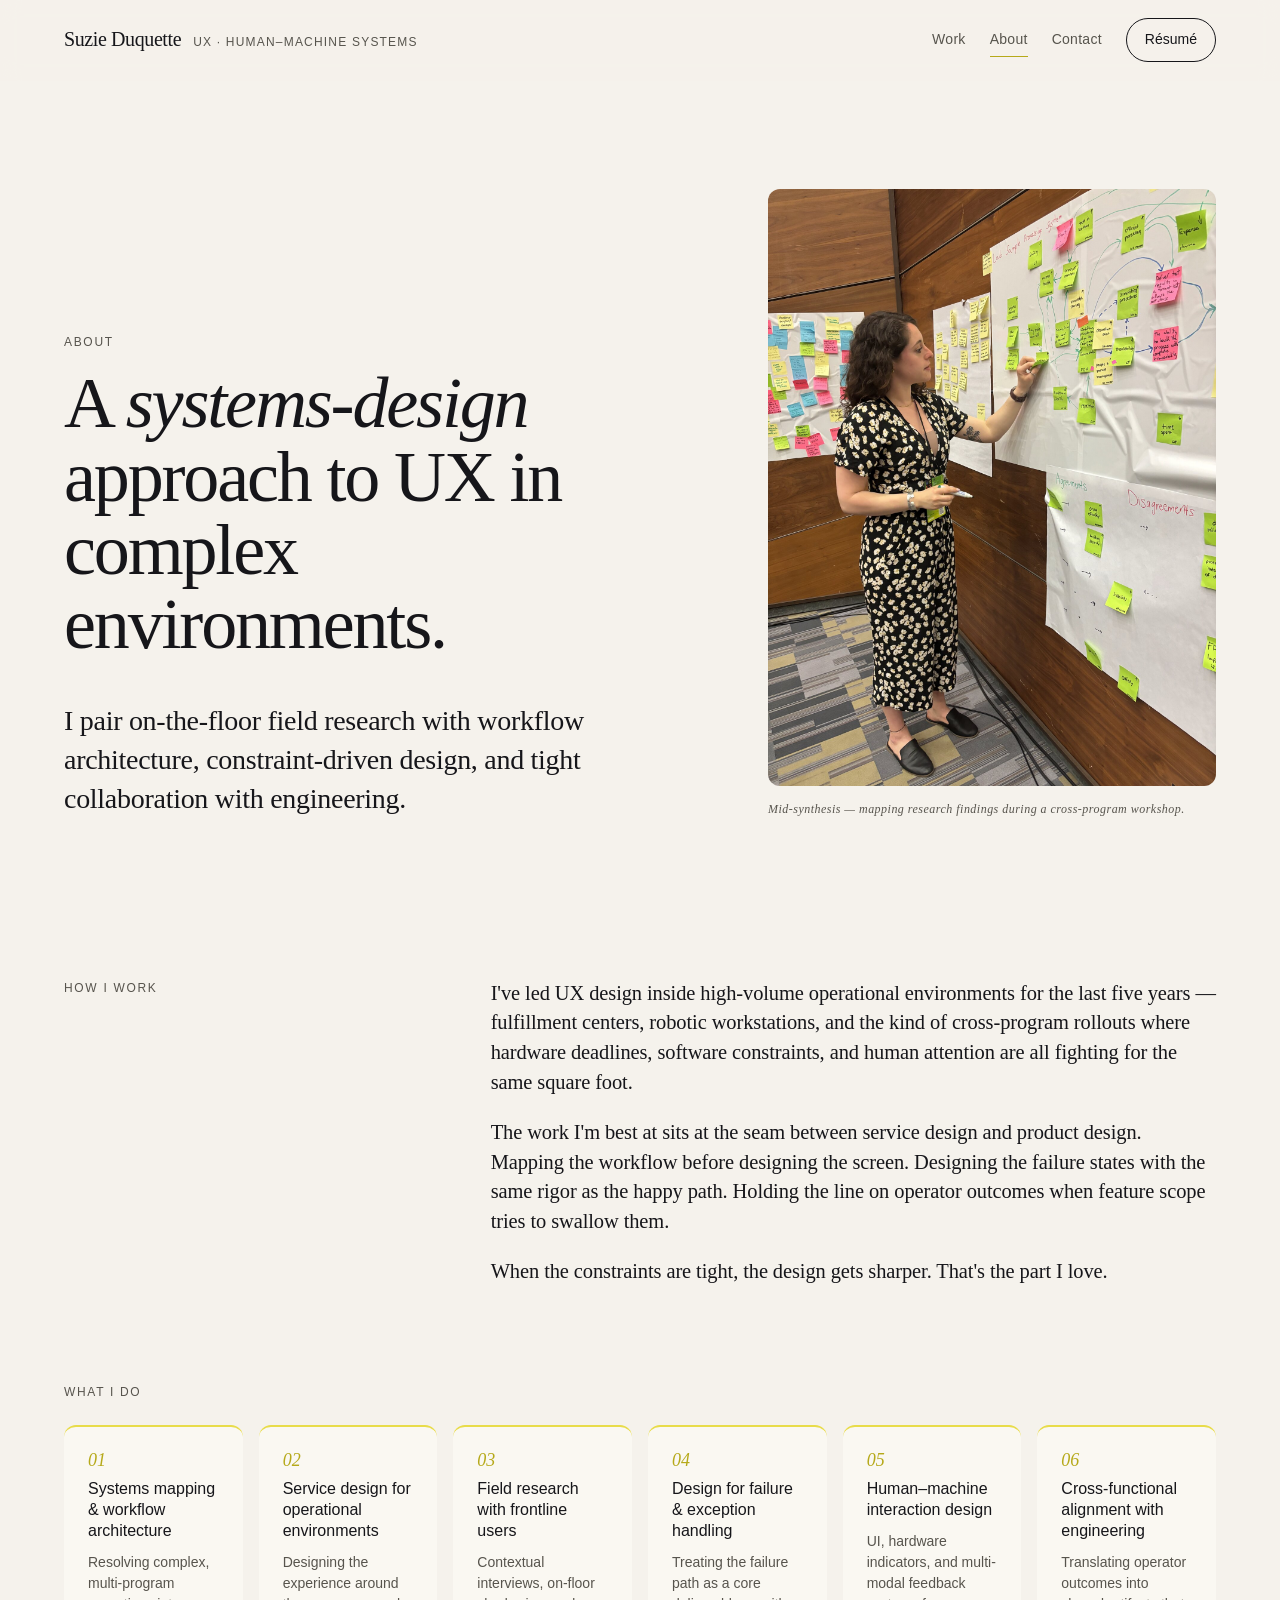
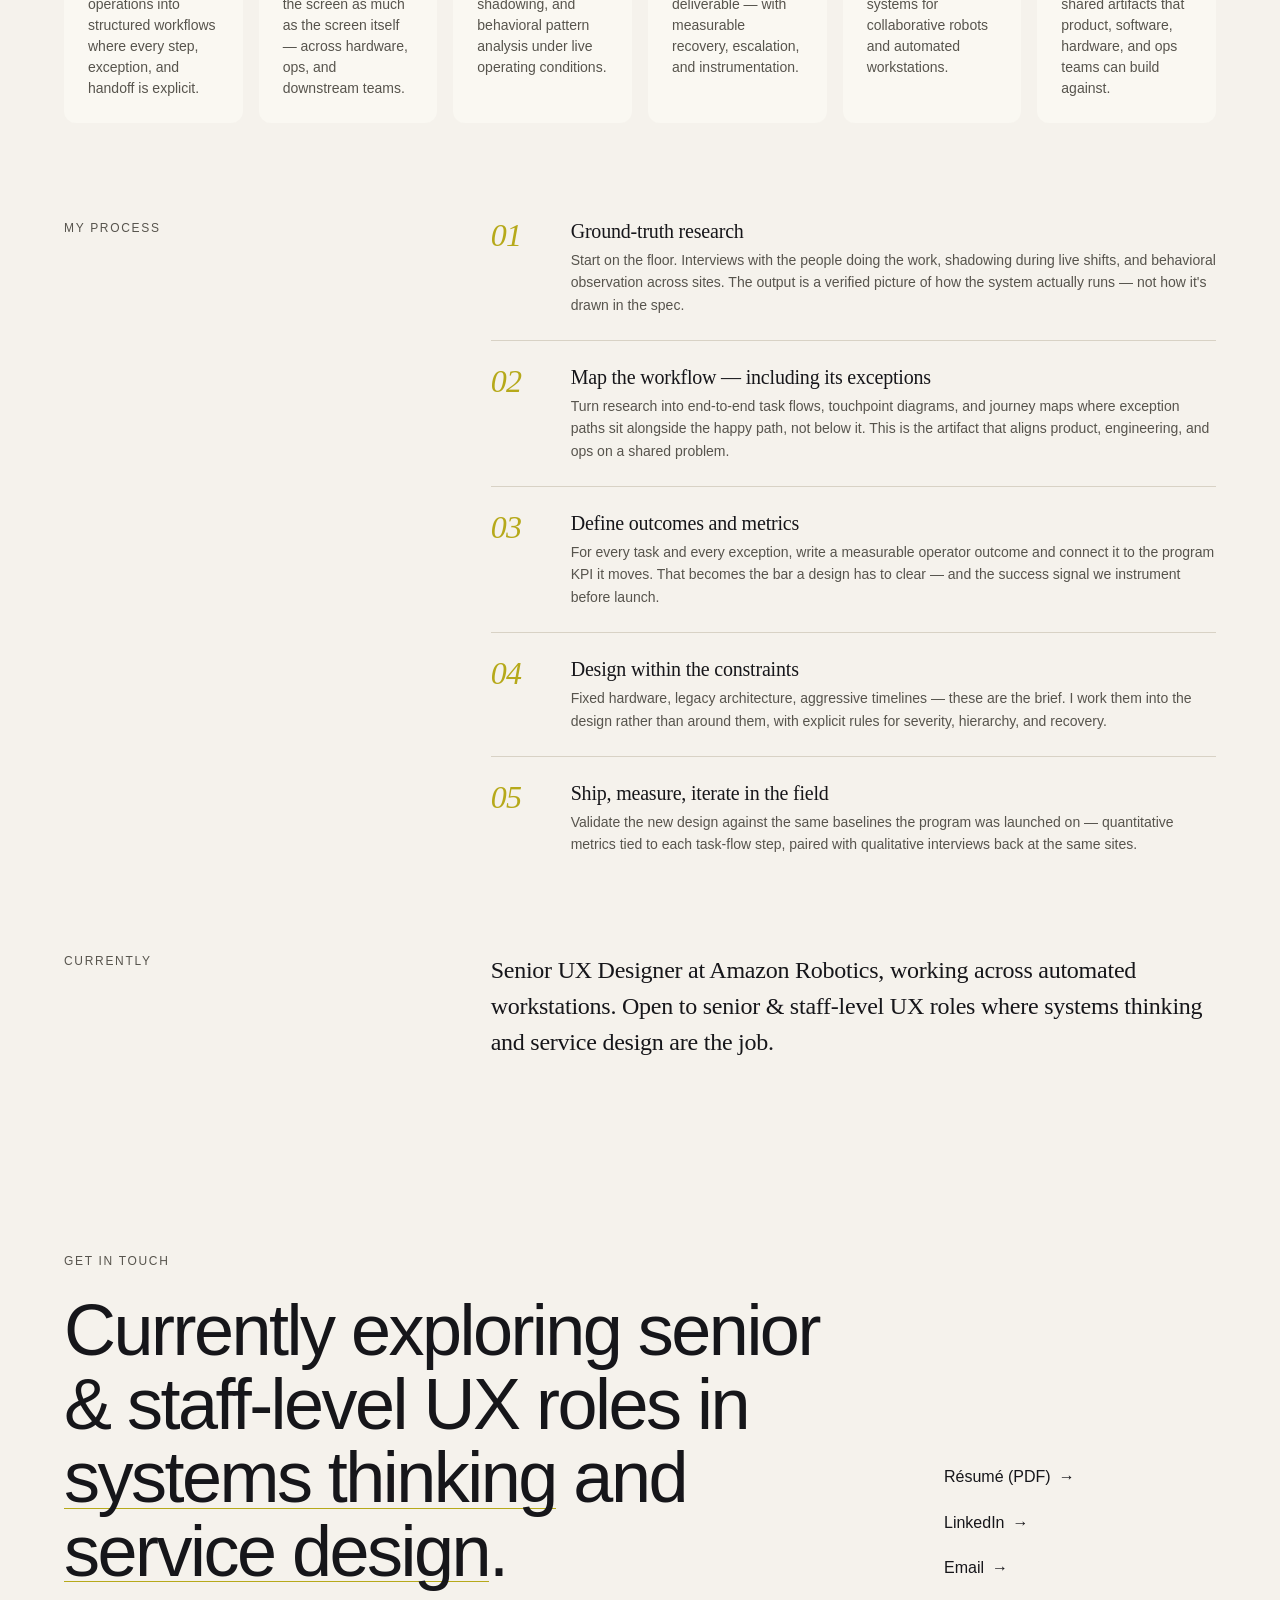
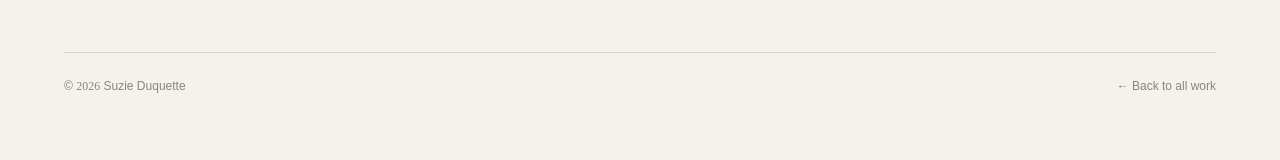
==== commit fa1ccb62: "updated about layout fixed the what I do section to be full width" ====
--- a/about.html
+++ b/about.html
@@ -66,43 +66,41 @@
       </div>
     </div>
 
-    <!-- WHAT I DO — now individual cards -->
-    <div class="about-bio__grid" style="margin-top: var(--s-7);">
-      <div>
-        <p class="eyebrow">What I do</p>
-      </div>
-      <div class="reveal">
-        <div class="capabilities">
-          <div class="capabilities__card">
-            <span class="capabilities__num">01</span>
-            <h3 class="capabilities__title">Systems mapping &amp; workflow architecture</h3>
-            <p class="capabilities__desc">Resolving complex, multi-program operations into structured workflows where every step, exception, and handoff is explicit.</p>
-          </div>
-          <div class="capabilities__card">
-            <span class="capabilities__num">02</span>
-            <h3 class="capabilities__title">Service design for operational environments</h3>
-            <p class="capabilities__desc">Designing the experience around the screen as much as the screen itself — across hardware, ops, and downstream teams.</p>
-          </div>
-          <div class="capabilities__card">
-            <span class="capabilities__num">03</span>
-            <h3 class="capabilities__title">Field research with frontline users</h3>
-            <p class="capabilities__desc">Contextual interviews, on-floor shadowing, and behavioral pattern analysis under live operating conditions.</p>
-          </div>
-          <div class="capabilities__card">
-            <span class="capabilities__num">04</span>
-            <h3 class="capabilities__title">Design for failure &amp; exception handling</h3>
-            <p class="capabilities__desc">Treating the failure path as a core deliverable — with measurable recovery, escalation, and instrumentation.</p>
-          </div>
-          <div class="capabilities__card">
-            <span class="capabilities__num">05</span>
-            <h3 class="capabilities__title">Human–machine interaction design</h3>
-            <p class="capabilities__desc">UI, hardware indicators, and multi-modal feedback systems for collaborative robots and automated workstations.</p>
-          </div>
-          <div class="capabilities__card">
-            <span class="capabilities__num">06</span>
-            <h3 class="capabilities__title">Cross-functional alignment with engineering</h3>
-            <p class="capabilities__desc">Translating operator outcomes into shared artifacts that product, software, hardware, and ops teams can build against.</p>
-          </div>
+    <!-- WHAT I DO — heading stacked above cards (matches homepage 'My approach') -->
+    <div class="reveal" style="margin-top: var(--s-7);">
+      <p class="eyebrow" style="margin-bottom: var(--s-4);">What I do</p>
+    </div>
+    <div class="reveal">
+      <div class="capabilities">
+        <div class="capabilities__card">
+          <span class="capabilities__num">01</span>
+          <h3 class="capabilities__title">Systems mapping &amp; workflow architecture</h3>
+          <p class="capabilities__desc">Resolving complex, multi-program operations into structured workflows where every step, exception, and handoff is explicit.</p>
+        </div>
+        <div class="capabilities__card">
+          <span class="capabilities__num">02</span>
+          <h3 class="capabilities__title">Service design for operational environments</h3>
+          <p class="capabilities__desc">Designing the experience around the screen as much as the screen itself — across hardware, ops, and downstream teams.</p>
+        </div>
+        <div class="capabilities__card">
+          <span class="capabilities__num">03</span>
+          <h3 class="capabilities__title">Field research with frontline users</h3>
+          <p class="capabilities__desc">Contextual interviews, on-floor shadowing, and behavioral pattern analysis under live operating conditions.</p>
+        </div>
+        <div class="capabilities__card">
+          <span class="capabilities__num">04</span>
+          <h3 class="capabilities__title">Design for failure &amp; exception handling</h3>
+          <p class="capabilities__desc">Treating the failure path as a core deliverable — with measurable recovery, escalation, and instrumentation.</p>
+        </div>
+        <div class="capabilities__card">
+          <span class="capabilities__num">05</span>
+          <h3 class="capabilities__title">Human–machine interaction design</h3>
+          <p class="capabilities__desc">UI, hardware indicators, and multi-modal feedback systems for collaborative robots and automated workstations.</p>
+        </div>
+        <div class="capabilities__card">
+          <span class="capabilities__num">06</span>
+          <h3 class="capabilities__title">Cross-functional alignment with engineering</h3>
+          <p class="capabilities__desc">Translating operator outcomes into shared artifacts that product, software, hardware, and ops teams can build against.</p>
         </div>
       </div>
     </div>
